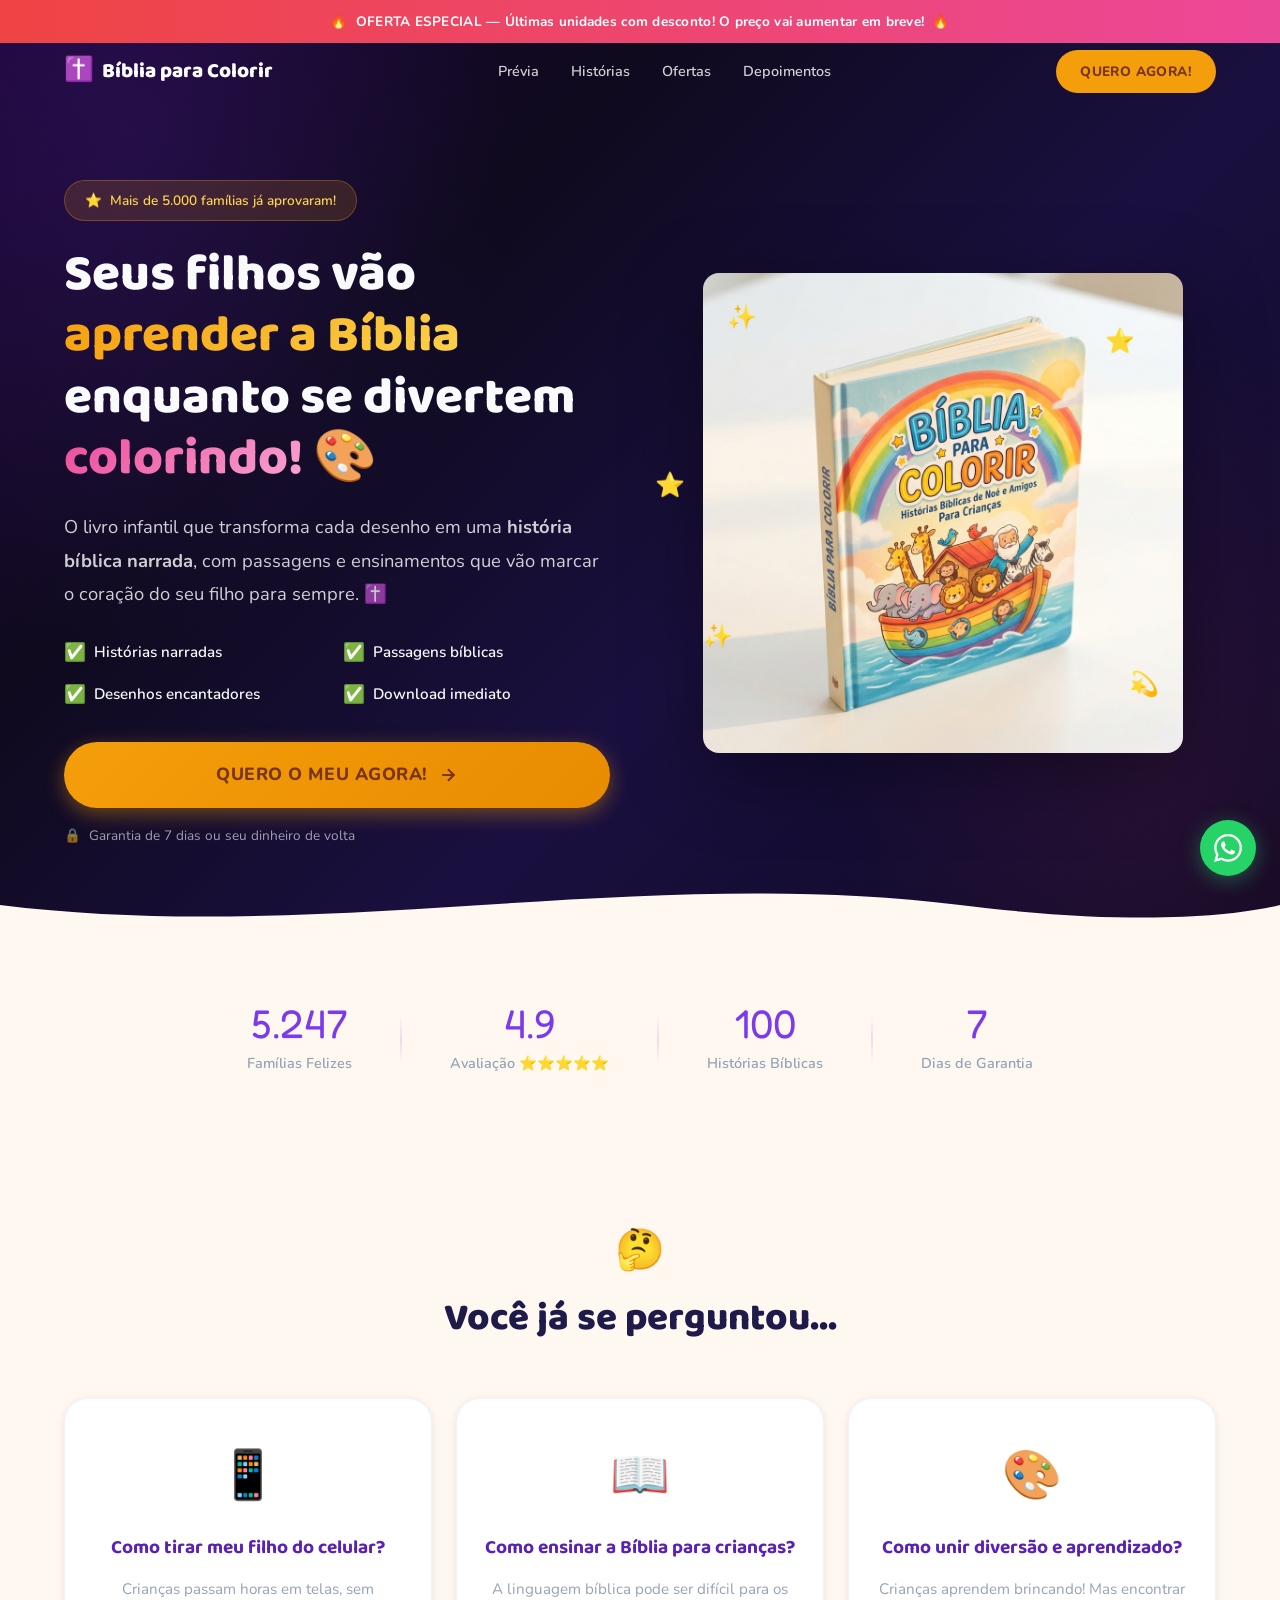
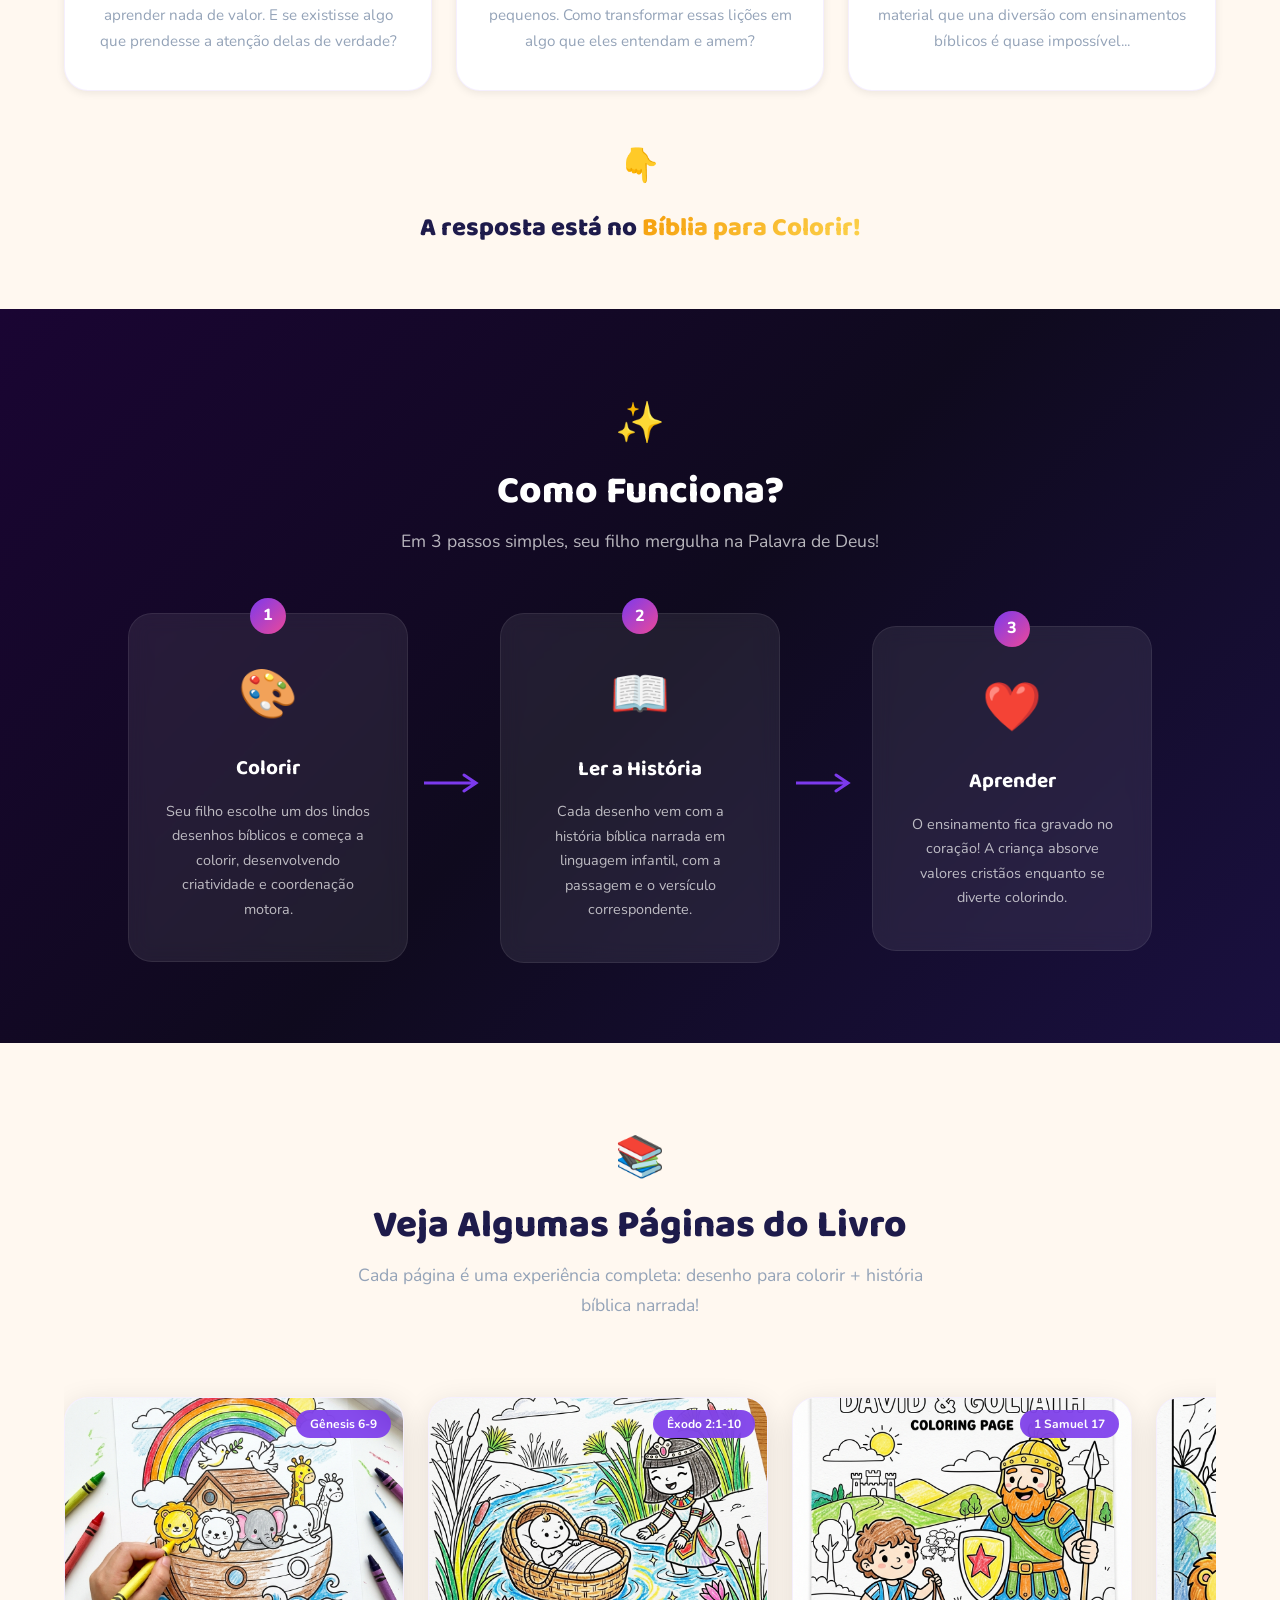
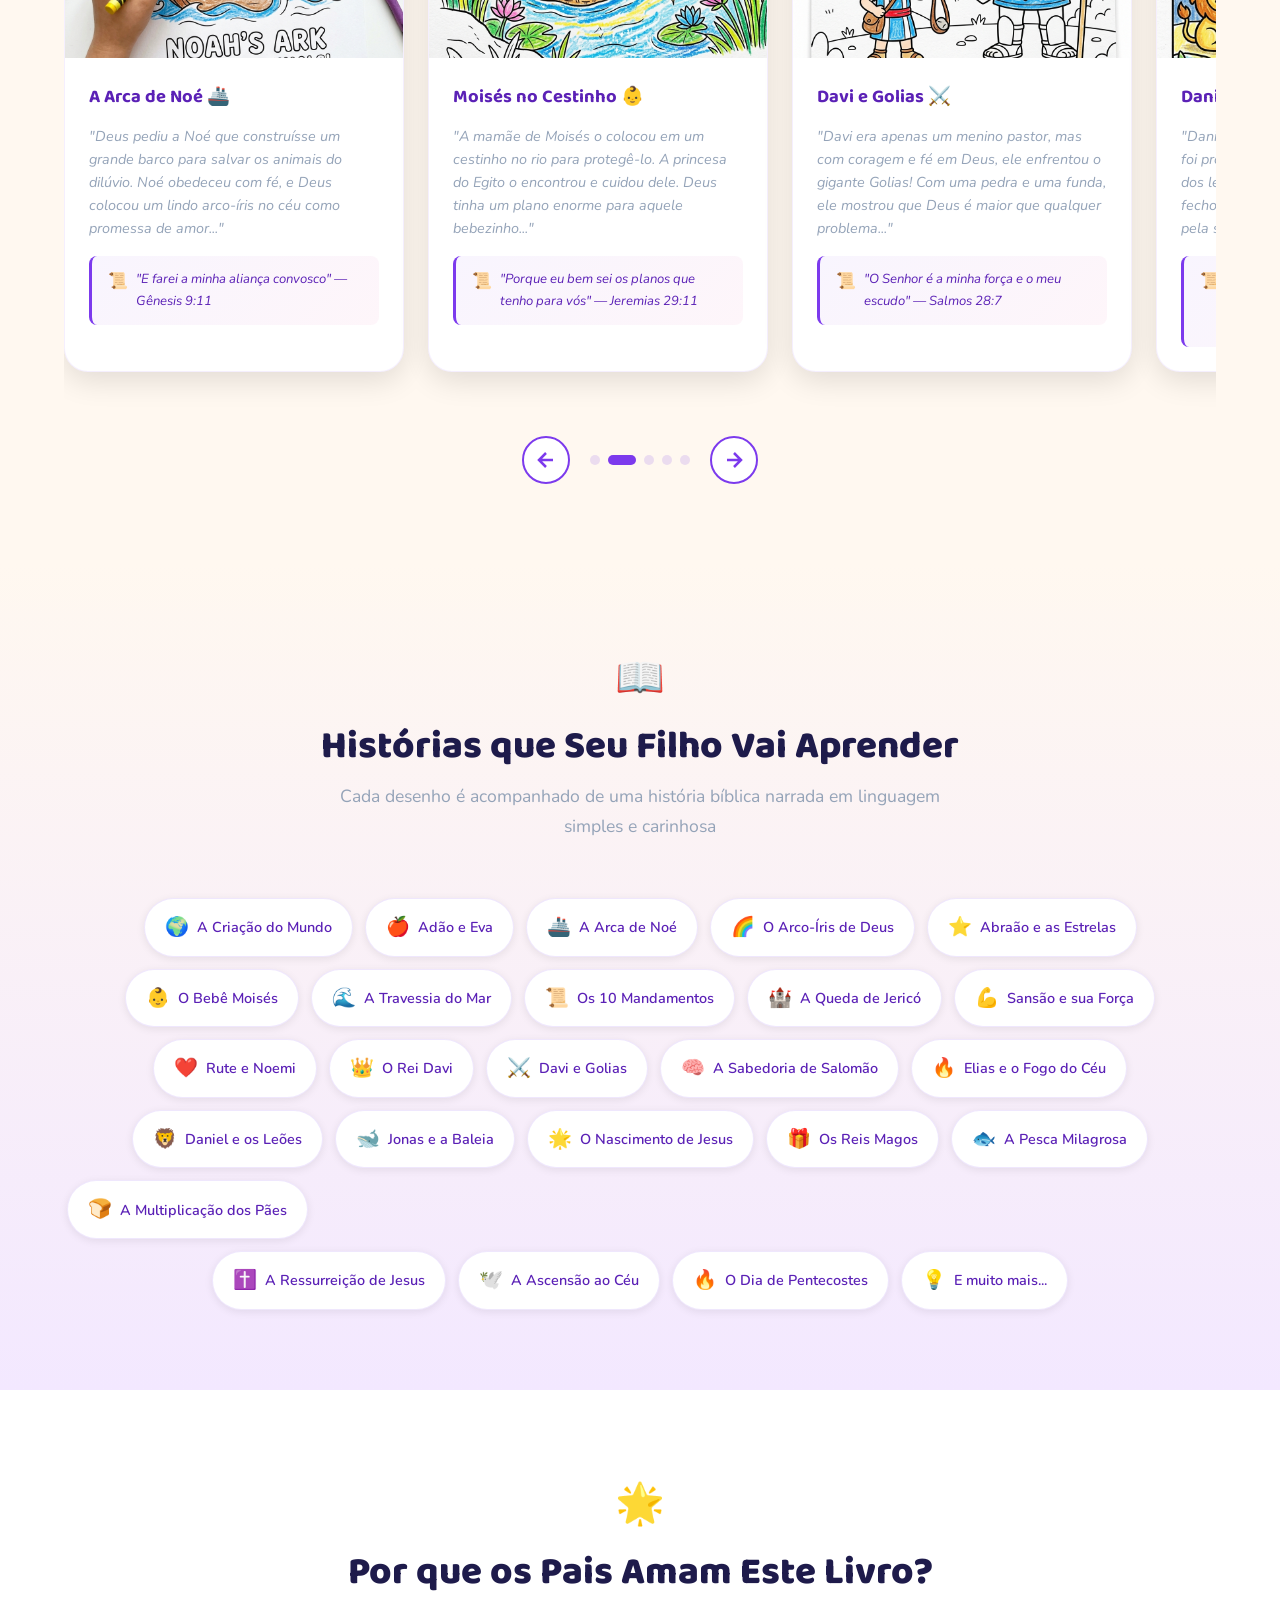
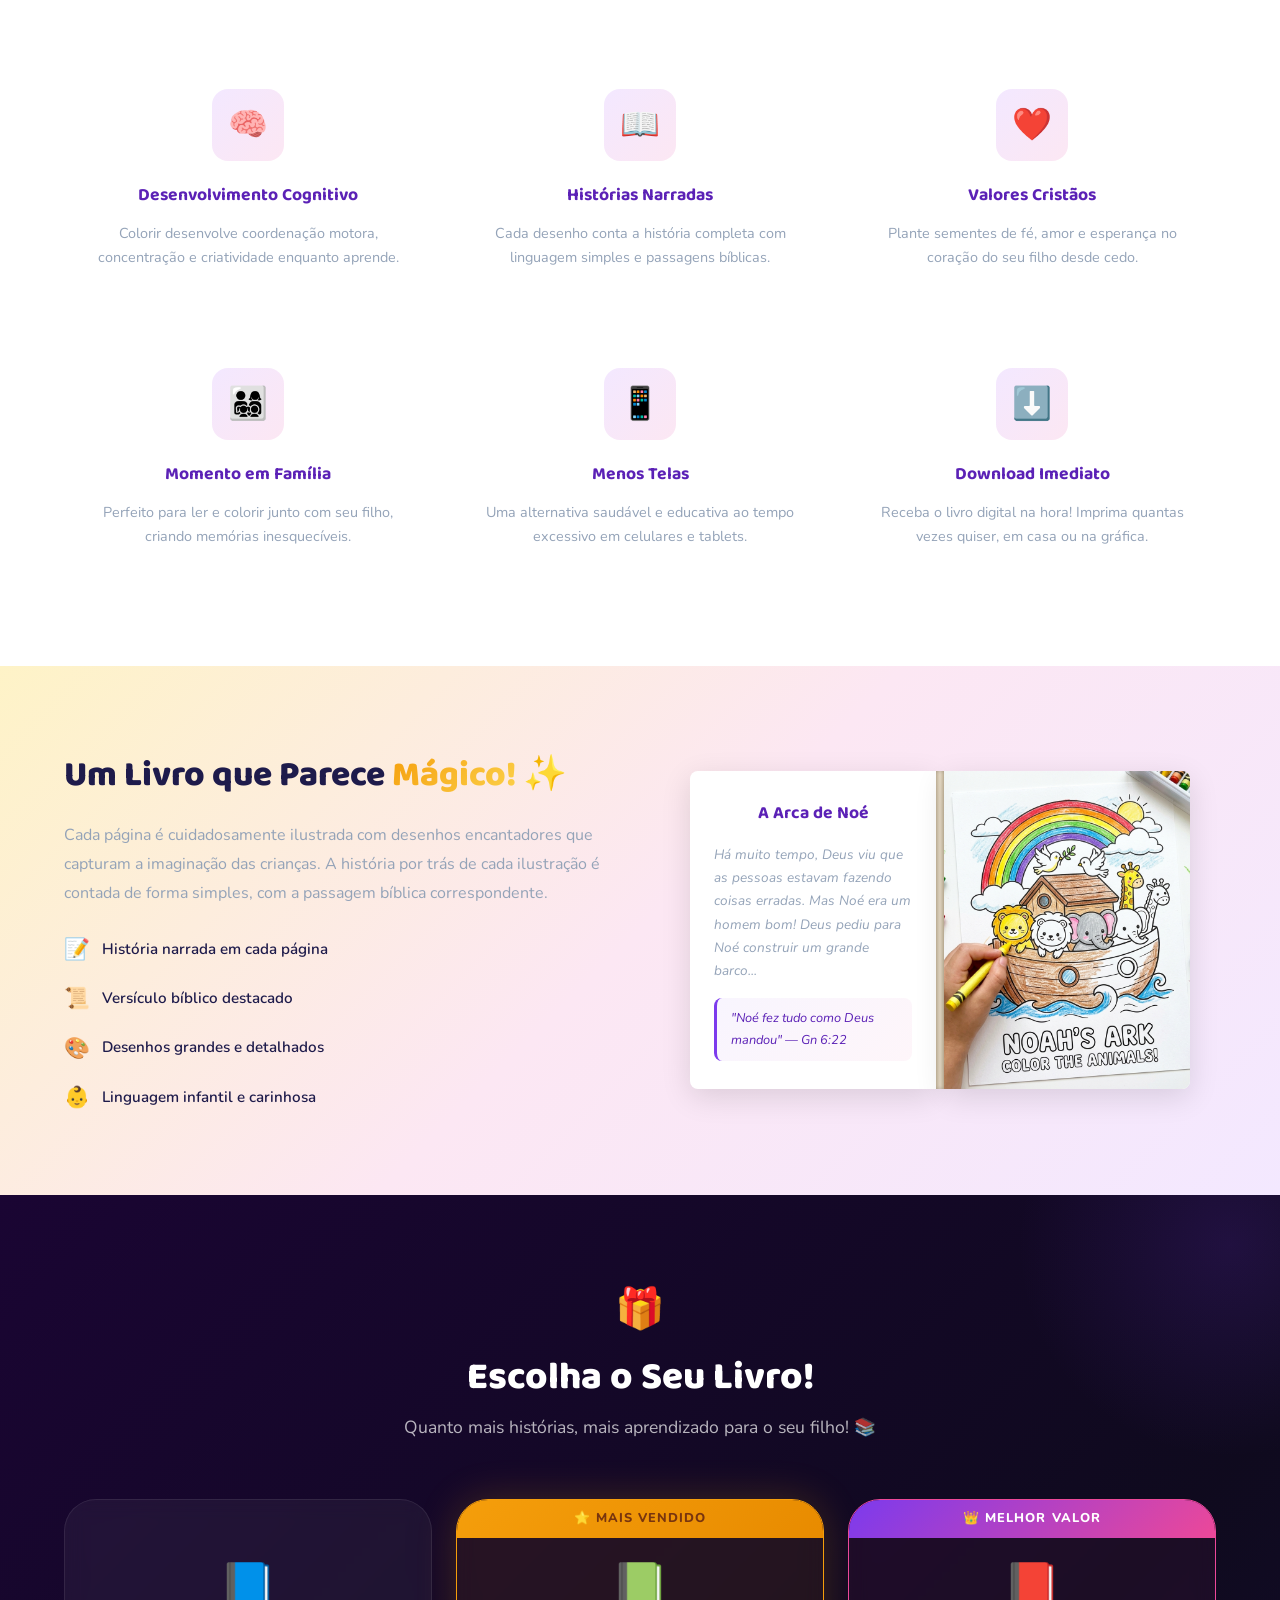
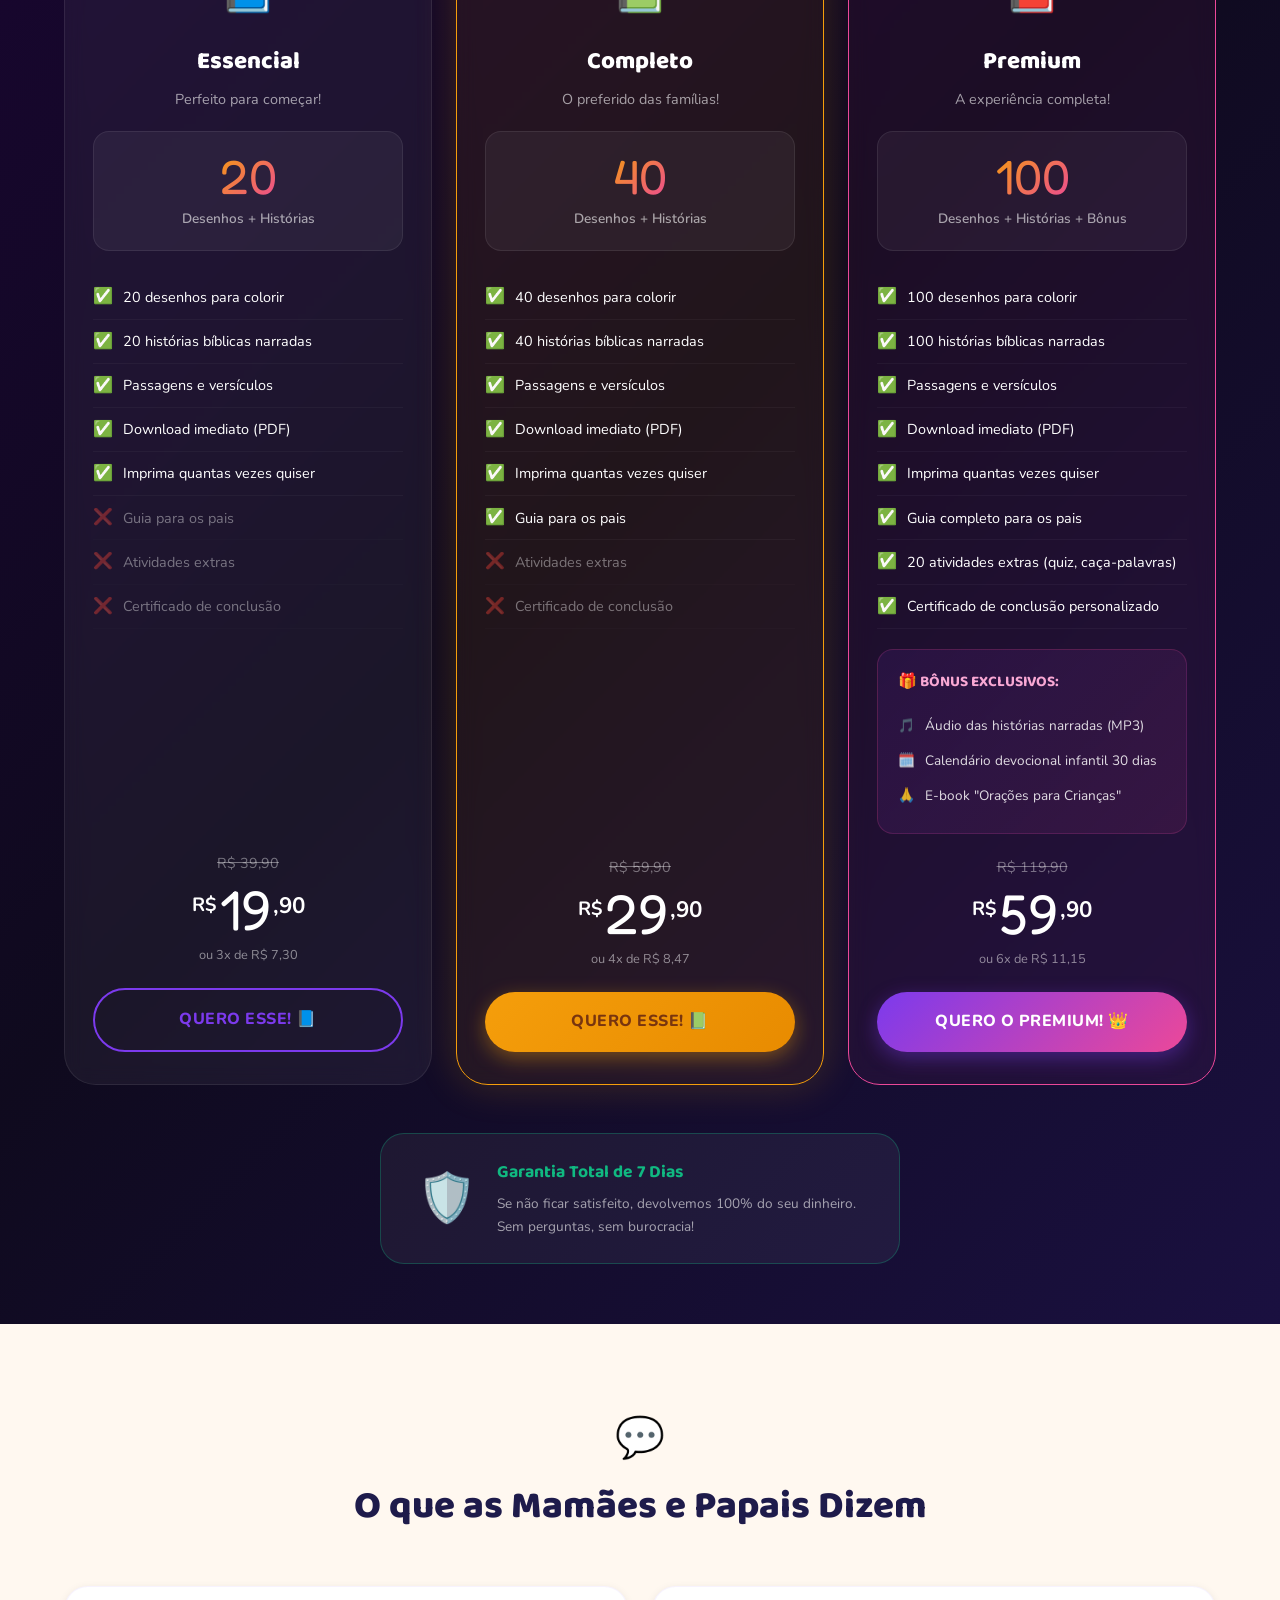
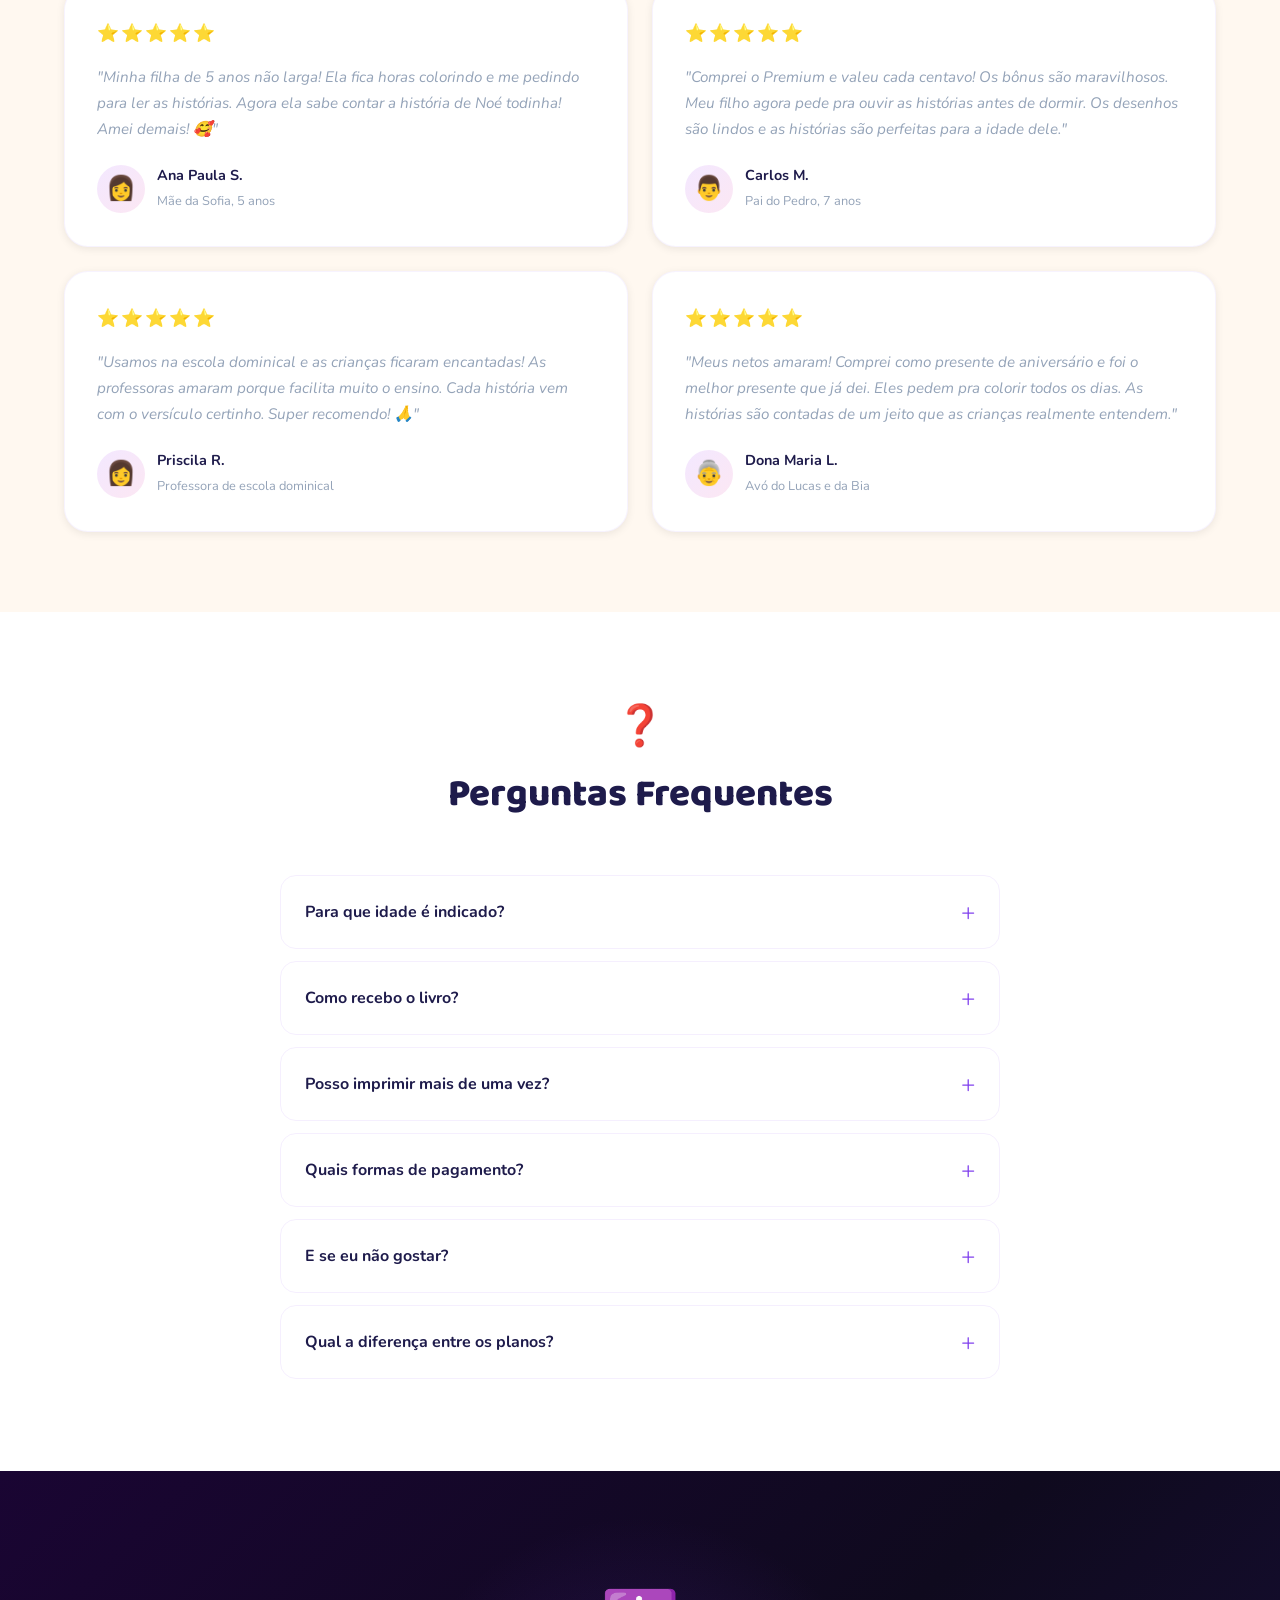
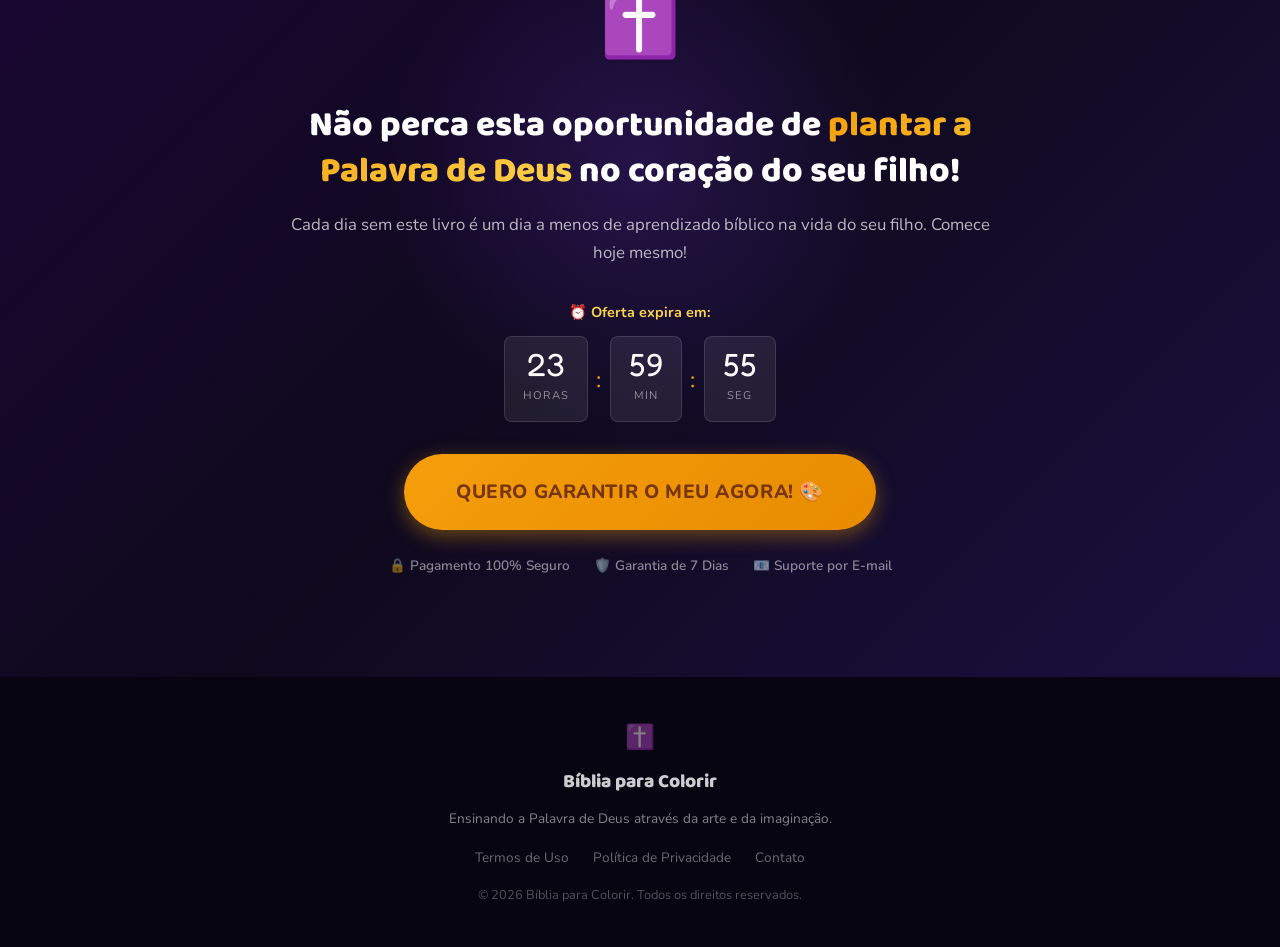
==== index.html @ c5ca2a38 "Pagina-de-vendas-Biblia-para-Colorir" ====
<!DOCTYPE html>
<html lang="pt-BR">
<head>
    <meta charset="UTF-8">
    <meta name="viewport" content="width=device-width, initial-scale=1.0">
    <meta name="description" content="Bíblia para Colorir - O livro infantil que ensina as histórias da Bíblia de forma divertida! Seus filhos vão colorir e aprender sobre as maiores histórias da Palavra de Deus.">
    <meta name="keywords" content="bíblia infantil, livro para colorir, histórias da bíblia, livro cristão infantil, colorir bíblia">
    <title>Bíblia para Colorir | Seus filhos vão aprender a Palavra de Deus brincando! 🎨✝️</title>
    <link rel="preconnect" href="https://fonts.googleapis.com">
    <link rel="preconnect" href="https://fonts.gstatic.com" crossorigin>
    <link href="https://fonts.googleapis.com/css2?family=Baloo+2:wght@400;500;600;700;800&family=Nunito:wght@300;400;500;600;700;800;900&family=Fredoka+One&display=swap" rel="stylesheet">
    <link rel="stylesheet" href="styles.css">
</head>
<body>
    <!-- Floating particles background -->
    <div class="particles" id="particles"></div>

    <!-- Top Banner -->
    <div class="top-banner">
        <div class="banner-content">
            <span class="banner-icon">🔥</span>
            <span>OFERTA ESPECIAL — <strong>Últimas unidades com desconto!</strong> O preço vai aumentar em breve!</span>
            <span class="banner-icon">🔥</span>
        </div>
    </div>

    <!-- Navigation -->
    <nav class="navbar" id="navbar">
        <div class="nav-container">
            <a href="#" class="nav-logo">
                <span class="logo-icon">✝️</span>
                <span class="logo-text">Bíblia para Colorir</span>
            </a>
            <div class="nav-links">
                <a href="#preview">Prévia</a>
                <a href="#historias">Histórias</a>
                <a href="#ofertas">Ofertas</a>
                <a href="#depoimentos">Depoimentos</a>
            </div>
            <a href="#ofertas" class="nav-cta">QUERO AGORA!</a>
            <button class="mobile-toggle" id="mobileToggle" aria-label="Menu">
                <span></span><span></span><span></span>
            </button>
        </div>
    </nav>

    <!-- Hero Section -->
    <section class="hero" id="hero">
        <div class="hero-container">
            <div class="hero-content">
                <div class="hero-badge animate-fade-up">
                    <span class="badge-star">⭐</span>
                    <span>Mais de 5.000 famílias já aprovaram!</span>
                </div>
                <h1 class="hero-title animate-fade-up delay-1">
                    Seus filhos vão <span class="highlight">aprender a Bíblia</span> 
                    enquanto se divertem <span class="highlight-2">colorindo!</span> 🎨
                </h1>
                <p class="hero-subtitle animate-fade-up delay-2">
                    O livro infantil que transforma cada desenho em uma <strong>história bíblica narrada</strong>, 
                    com passagens e ensinamentos que vão marcar o coração do seu filho para sempre. ✝️
                </p>
                <div class="hero-features animate-fade-up delay-3">
                    <div class="hero-feature">
                        <span class="feature-check">✅</span>
                        <span>Histórias narradas</span>
                    </div>
                    <div class="hero-feature">
                        <span class="feature-check">✅</span>
                        <span>Passagens bíblicas</span>
                    </div>
                    <div class="hero-feature">
                        <span class="feature-check">✅</span>
                        <span>Desenhos encantadores</span>
                    </div>
                    <div class="hero-feature">
                        <span class="feature-check">✅</span>
                        <span>Download imediato</span>
                    </div>
                </div>
                <div class="hero-cta animate-fade-up delay-4">
                    <a href="#ofertas" class="btn btn-primary btn-lg pulse-btn">
                        <span>QUERO O MEU AGORA!</span>
                        <svg class="btn-arrow" width="20" height="20" viewBox="0 0 24 24" fill="none" stroke="currentColor" stroke-width="2.5"><path d="M5 12h14M12 5l7 7-7 7"/></svg>
                    </a>
                    <div class="hero-guarantee">
                        <span>🔒</span>
                        <span>Garantia de 7 dias ou seu dinheiro de volta</span>
                    </div>
                </div>
            </div>
            <div class="hero-image animate-fade-left delay-2">
                <div class="book-showcase">
                    <div class="book-glow"></div>
                    <img src="images/book_mockup_hero.png" alt="Bíblia para Colorir - Livro infantil" class="book-img floating">
                    <div class="book-sparkles">
                        <span class="sparkle s1">✨</span>
                        <span class="sparkle s2">⭐</span>
                        <span class="sparkle s3">✨</span>
                        <span class="sparkle s4">💫</span>
                        <span class="sparkle s5">⭐</span>
                    </div>
                </div>
            </div>
        </div>
        <div class="hero-wave">
            <svg viewBox="0 0 1440 120" preserveAspectRatio="none">
                <path d="M0,60 C360,120 720,0 1080,60 C1260,90 1380,80 1440,60 L1440,120 L0,120 Z" fill="var(--bg-light)"/>
            </svg>
        </div>
    </section>

    <!-- Social Proof Bar -->
    <section class="social-proof">
        <div class="container">
            <div class="proof-items">
                <div class="proof-item animate-on-scroll">
                    <div class="proof-number" data-count="5247">0</div>
                    <div class="proof-label">Famílias Felizes</div>
                </div>
                <div class="proof-divider"></div>
                <div class="proof-item animate-on-scroll">
                    <div class="proof-number" data-count="4.9">0</div>
                    <div class="proof-label">Avaliação ⭐⭐⭐⭐⭐</div>
                </div>
                <div class="proof-divider"></div>
                <div class="proof-item animate-on-scroll">
                    <div class="proof-number" data-count="100">0</div>
                    <div class="proof-label">Histórias Bíblicas</div>
                </div>
                <div class="proof-divider"></div>
                <div class="proof-item animate-on-scroll">
                    <div class="proof-number" data-count="7">0</div>
                    <div class="proof-label">Dias de Garantia</div>
                </div>
            </div>
        </div>
    </section>

    <!-- Problem Section -->
    <section class="problem-section">
        <div class="container">
            <div class="section-header animate-on-scroll">
                <span class="section-emoji">🤔</span>
                <h2 class="section-title">Você já se perguntou...</h2>
            </div>
            <div class="problem-grid">
                <div class="problem-card animate-on-scroll">
                    <div class="problem-icon">📱</div>
                    <h3>Como tirar meu filho do celular?</h3>
                    <p>Crianças passam horas em telas, sem aprender nada de valor. E se existisse algo que prendesse a atenção delas de verdade?</p>
                </div>
                <div class="problem-card animate-on-scroll">
                    <div class="problem-icon">📖</div>
                    <h3>Como ensinar a Bíblia para crianças?</h3>
                    <p>A linguagem bíblica pode ser difícil para os pequenos. Como transformar essas lições em algo que eles entendam e amem?</p>
                </div>
                <div class="problem-card animate-on-scroll">
                    <div class="problem-icon">🎨</div>
                    <h3>Como unir diversão e aprendizado?</h3>
                    <p>Crianças aprendem brincando! Mas encontrar material que una diversão com ensinamentos bíblicos é quase impossível...</p>
                </div>
            </div>
            <div class="solution-reveal animate-on-scroll">
                <div class="solution-arrow">👇</div>
                <h3 class="solution-text">A resposta está no <span class="highlight">Bíblia para Colorir!</span></h3>
            </div>
        </div>
    </section>

    <!-- How It Works -->
    <section class="how-it-works" id="como-funciona">
        <div class="container">
            <div class="section-header animate-on-scroll">
                <span class="section-emoji">✨</span>
                <h2 class="section-title">Como Funciona?</h2>
                <p class="section-subtitle">Em 3 passos simples, seu filho mergulha na Palavra de Deus!</p>
            </div>
            <div class="steps-container">
                <div class="step-card animate-on-scroll">
                    <div class="step-number">1</div>
                    <div class="step-icon">🎨</div>
                    <h3>Colorir</h3>
                    <p>Seu filho escolhe um dos lindos desenhos bíblicos e começa a colorir, desenvolvendo criatividade e coordenação motora.</p>
                </div>
                <div class="step-connector animate-on-scroll">
                    <svg width="60" height="24" viewBox="0 0 60 24"><path d="M0,12 L50,12 M40,4 L52,12 L40,20" fill="none" stroke="var(--primary)" stroke-width="3" stroke-linecap="round"/></svg>
                </div>
                <div class="step-card animate-on-scroll">
                    <div class="step-number">2</div>
                    <div class="step-icon">📖</div>
                    <h3>Ler a História</h3>
                    <p>Cada desenho vem com a história bíblica narrada em linguagem infantil, com a passagem e o versículo correspondente.</p>
                </div>
                <div class="step-connector animate-on-scroll">
                    <svg width="60" height="24" viewBox="0 0 60 24"><path d="M0,12 L50,12 M40,4 L52,12 L40,20" fill="none" stroke="var(--primary)" stroke-width="3" stroke-linecap="round"/></svg>
                </div>
                <div class="step-card animate-on-scroll">
                    <div class="step-number">3</div>
                    <div class="step-icon">❤️</div>
                    <h3>Aprender</h3>
                    <p>O ensinamento fica gravado no coração! A criança absorve valores cristãos enquanto se diverte colorindo.</p>
                </div>
            </div>
        </div>
    </section>

    <!-- Preview Section -->
    <section class="preview-section" id="preview">
        <div class="container">
            <div class="section-header animate-on-scroll">
                <span class="section-emoji">📚</span>
                <h2 class="section-title">Veja Algumas Páginas do Livro</h2>
                <p class="section-subtitle">Cada página é uma experiência completa: desenho para colorir + história bíblica narrada!</p>
            </div>
            <div class="preview-carousel">
                <div class="carousel-track" id="carouselTrack">
                    <!-- Card 1 - Noah -->
                    <div class="preview-card">
                        <div class="card-image-wrapper">
                            <img src="images/sample_noah_ark.png" alt="Arca de Noé para colorir" loading="lazy">
                            <div class="card-badge">Gênesis 6-9</div>
                        </div>
                        <div class="card-content">
                            <h3>A Arca de Noé 🚢</h3>
                            <p class="card-story">"Deus pediu a Noé que construísse um grande barco para salvar os animais do dilúvio. Noé obedeceu com fé, e Deus colocou um lindo arco-íris no céu como promessa de amor..."</p>
                            <div class="card-verse">
                                <span class="verse-icon">📜</span>
                                <em>"E farei a minha aliança convosco" — Gênesis 9:11</em>
                            </div>
                        </div>
                    </div>
                    <!-- Card 2 - Moses -->
                    <div class="preview-card">
                        <div class="card-image-wrapper">
                            <img src="images/sample_moses.png" alt="Moisés no cestinho para colorir" loading="lazy">
                            <div class="card-badge">Êxodo 2:1-10</div>
                        </div>
                        <div class="card-content">
                            <h3>Moisés no Cestinho 👶</h3>
                            <p class="card-story">"A mamãe de Moisés o colocou em um cestinho no rio para protegê-lo. A princesa do Egito o encontrou e cuidou dele. Deus tinha um plano enorme para aquele bebezinho..."</p>
                            <div class="card-verse">
                                <span class="verse-icon">📜</span>
                                <em>"Porque eu bem sei os planos que tenho para vós" — Jeremias 29:11</em>
                            </div>
                        </div>
                    </div>
                    <!-- Card 3 - David -->
                    <div class="preview-card">
                        <div class="card-image-wrapper">
                            <img src="images/sample_david_goliath.png" alt="Davi e Golias para colorir" loading="lazy">
                            <div class="card-badge">1 Samuel 17</div>
                        </div>
                        <div class="card-content">
                            <h3>Davi e Golias ⚔️</h3>
                            <p class="card-story">"Davi era apenas um menino pastor, mas com coragem e fé em Deus, ele enfrentou o gigante Golias! Com uma pedra e uma funda, ele mostrou que Deus é maior que qualquer problema..."</p>
                            <div class="card-verse">
                                <span class="verse-icon">📜</span>
                                <em>"O Senhor é a minha força e o meu escudo" — Salmos 28:7</em>
                            </div>
                        </div>
                    </div>
                    <!-- Card 4 - Daniel -->
                    <div class="preview-card">
                        <div class="card-image-wrapper">
                            <img src="images/sample_daniel_lions.png" alt="Daniel na cova dos leões para colorir" loading="lazy">
                            <div class="card-badge">Daniel 6</div>
                        </div>
                        <div class="card-content">
                            <h3>Daniel e os Leões 🦁</h3>
                            <p class="card-story">"Daniel orava todos os dias, mesmo quando foi proibido. Por isso, jogaram ele na cova dos leões! Mas Deus enviou um anjo que fechou a boca dos leões. Daniel foi salvo pela sua fé!"</p>
                            <div class="card-verse">
                                <span class="verse-icon">📜</span>
                                <em>"O meu Deus enviou o seu anjo e fechou a boca dos leões" — Daniel 6:22</em>
                            </div>
                        </div>
                    </div>
                    <!-- Card 5 - Nativity -->
                    <div class="preview-card">
                        <div class="card-image-wrapper">
                            <img src="images/sample_nativity.png" alt="Nascimento de Jesus para colorir" loading="lazy">
                            <div class="card-badge">Lucas 2:1-20</div>
                        </div>
                        <div class="card-content">
                            <h3>O Nascimento de Jesus 🌟</h3>
                            <p class="card-story">"Em uma noite especial, em Belém, nasceu o menino Jesus! Maria e José cuidaram dele em uma manjedoura. Uma estrela brilhante guiou os pastores até o Rei dos Reis..."</p>
                            <div class="card-verse">
                                <span class="verse-icon">📜</span>
                                <em>"Porque hoje vos nasceu o Salvador, que é Cristo, o Senhor" — Lucas 2:11</em>
                            </div>
                        </div>
                    </div>
                </div>
                <div class="carousel-controls">
                    <button class="carousel-btn carousel-prev" id="carouselPrev" aria-label="Anterior">
                        <svg width="24" height="24" viewBox="0 0 24 24" fill="none" stroke="currentColor" stroke-width="2.5"><path d="M19 12H5M12 5l-7 7 7 7"/></svg>
                    </button>
                    <div class="carousel-dots" id="carouselDots"></div>
                    <button class="carousel-btn carousel-next" id="carouselNext" aria-label="Próximo">
                        <svg width="24" height="24" viewBox="0 0 24 24" fill="none" stroke="currentColor" stroke-width="2.5"><path d="M5 12h14M12 5l7 7-7 7"/></svg>
                    </button>
                </div>
            </div>
        </div>
    </section>

    <!-- Bible Stories Section -->
    <section class="stories-section" id="historias">
        <div class="container">
            <div class="section-header animate-on-scroll">
                <span class="section-emoji">📖</span>
                <h2 class="section-title">Histórias que Seu Filho Vai Aprender</h2>
                <p class="section-subtitle">Cada desenho é acompanhado de uma história bíblica narrada em linguagem simples e carinhosa</p>
            </div>
            <div class="stories-grid">
                <div class="story-chip animate-on-scroll"><span>🌍</span> A Criação do Mundo</div>
                <div class="story-chip animate-on-scroll"><span>🍎</span> Adão e Eva</div>
                <div class="story-chip animate-on-scroll"><span>🚢</span> A Arca de Noé</div>
                <div class="story-chip animate-on-scroll"><span>🌈</span> O Arco-Íris de Deus</div>
                <div class="story-chip animate-on-scroll"><span>⭐</span> Abraão e as Estrelas</div>
                <div class="story-chip animate-on-scroll"><span>👶</span> O Bebê Moisés</div>
                <div class="story-chip animate-on-scroll"><span>🌊</span> A Travessia do Mar</div>
                <div class="story-chip animate-on-scroll"><span>📜</span> Os 10 Mandamentos</div>
                <div class="story-chip animate-on-scroll"><span>🏰</span> A Queda de Jericó</div>
                <div class="story-chip animate-on-scroll"><span>💪</span> Sansão e sua Força</div>
                <div class="story-chip animate-on-scroll"><span>❤️</span> Rute e Noemi</div>
                <div class="story-chip animate-on-scroll"><span>👑</span> O Rei Davi</div>
                <div class="story-chip animate-on-scroll"><span>⚔️</span> Davi e Golias</div>
                <div class="story-chip animate-on-scroll"><span>🧠</span> A Sabedoria de Salomão</div>
                <div class="story-chip animate-on-scroll"><span>🔥</span> Elias e o Fogo do Céu</div>
                <div class="story-chip animate-on-scroll"><span>🦁</span> Daniel e os Leões</div>
                <div class="story-chip animate-on-scroll"><span>🐋</span> Jonas e a Baleia</div>
                <div class="story-chip animate-on-scroll"><span>🌟</span> O Nascimento de Jesus</div>
                <div class="story-chip animate-on-scroll"><span>🎁</span> Os Reis Magos</div>
                <div class="story-chip animate-on-scroll"><span>🐟</span> A Pesca Milagrosa</div>
                <div class="story-chip animate-on-scroll"><span>🍞</span> A Multiplicação dos Pães</div>
                <div class="story-chip animate-on-scroll"><span>🚶</span> Jesus Anda sobre as Águas</div>
                <div class="story-chip animate-on-scroll"><span>🐑</span> A Ovelha Perdida</div>
                <div class="story-chip animate-on-scroll"><span>🏠</span> O Filho Pródigo</div>
                <div class="story-chip animate-on-scroll"><span>🌿</span> A Entrada em Jerusalém</div>
                <div class="story-chip animate-on-scroll"><span>✝️</span> A Ressurreição de Jesus</div>
                <div class="story-chip animate-on-scroll"><span>🕊️</span> A Ascensão ao Céu</div>
                <div class="story-chip animate-on-scroll"><span>🔥</span> O Dia de Pentecostes</div>
                <div class="story-chip animate-on-scroll"><span>💡</span> E muito mais...</div>
            </div>
        </div>
    </section>

    <!-- Benefits Section -->
    <section class="benefits-section">
        <div class="container">
            <div class="section-header animate-on-scroll">
                <span class="section-emoji">🌟</span>
                <h2 class="section-title">Por que os Pais Amam Este Livro?</h2>
            </div>
            <div class="benefits-grid">
                <div class="benefit-card animate-on-scroll">
                    <div class="benefit-icon-wrap">
                        <span class="benefit-icon">🧠</span>
                    </div>
                    <h3>Desenvolvimento Cognitivo</h3>
                    <p>Colorir desenvolve coordenação motora, concentração e criatividade enquanto aprende.</p>
                </div>
                <div class="benefit-card animate-on-scroll">
                    <div class="benefit-icon-wrap">
                        <span class="benefit-icon">📖</span>
                    </div>
                    <h3>Histórias Narradas</h3>
                    <p>Cada desenho conta a história completa com linguagem simples e passagens bíblicas.</p>
                </div>
                <div class="benefit-card animate-on-scroll">
                    <div class="benefit-icon-wrap">
                        <span class="benefit-icon">❤️</span>
                    </div>
                    <h3>Valores Cristãos</h3>
                    <p>Plante sementes de fé, amor e esperança no coração do seu filho desde cedo.</p>
                </div>
                <div class="benefit-card animate-on-scroll">
                    <div class="benefit-icon-wrap">
                        <span class="benefit-icon">👨‍👩‍👧‍👦</span>
                    </div>
                    <h3>Momento em Família</h3>
                    <p>Perfeito para ler e colorir junto com seu filho, criando memórias inesquecíveis.</p>
                </div>
                <div class="benefit-card animate-on-scroll">
                    <div class="benefit-icon-wrap">
                        <span class="benefit-icon">📱</span>
                    </div>
                    <h3>Menos Telas</h3>
                    <p>Uma alternativa saudável e educativa ao tempo excessivo em celulares e tablets.</p>
                </div>
                <div class="benefit-card animate-on-scroll">
                    <div class="benefit-icon-wrap">
                        <span class="benefit-icon">⬇️</span>
                    </div>
                    <h3>Download Imediato</h3>
                    <p>Receba o livro digital na hora! Imprima quantas vezes quiser, em casa ou na gráfica.</p>
                </div>
            </div>
        </div>
    </section>

    <!-- Book Flip Animation Section -->
    <section class="book-flip-section">
        <div class="container">
            <div class="flip-content animate-on-scroll">
                <div class="flip-text">
                    <h2>Um Livro que Parece <span class="highlight">Mágico!</span> ✨</h2>
                    <p>Cada página é cuidadosamente ilustrada com desenhos encantadores que capturam a imaginação das crianças. 
                    A história por trás de cada ilustração é contada de forma simples, com a passagem bíblica correspondente.</p>
                    <div class="flip-features">
                        <div class="flip-feature">
                            <span>📝</span>
                            <span>História narrada em cada página</span>
                        </div>
                        <div class="flip-feature">
                            <span>📜</span>
                            <span>Versículo bíblico destacado</span>
                        </div>
                        <div class="flip-feature">
                            <span>🎨</span>
                            <span>Desenhos grandes e detalhados</span>
                        </div>
                        <div class="flip-feature">
                            <span>👶</span>
                            <span>Linguagem infantil e carinhosa</span>
                        </div>
                    </div>
                </div>
                <div class="flip-book-container">
                    <div class="open-book">
                        <div class="book-page left-page">
                            <div class="page-content">
                                <h4>A Arca de Noé</h4>
                                <p class="page-story">Há muito tempo, Deus viu que as pessoas estavam fazendo coisas erradas. Mas Noé era um homem bom! Deus pediu para Noé construir um grande barco...</p>
                                <div class="page-verse">"Noé fez tudo como Deus mandou" — Gn 6:22</div>
                            </div>
                        </div>
                        <div class="book-spine"></div>
                        <div class="book-page right-page">
                            <img src="images/sample_noah_ark.png" alt="Desenho da Arca de Noé">
                        </div>
                    </div>
                </div>
            </div>
        </div>
    </section>

    <!-- Pricing Section -->
    <section class="pricing-section" id="ofertas">
        <div class="container">
            <div class="section-header animate-on-scroll">
                <span class="section-emoji">🎁</span>
                <h2 class="section-title">Escolha o Seu Livro!</h2>
                <p class="section-subtitle">Quanto mais histórias, mais aprendizado para o seu filho! 📚</p>
            </div>
            <div class="pricing-grid">
                <!-- Plan 1 -->
                <div class="pricing-card animate-on-scroll">
                    <div class="pricing-header">
                        <div class="plan-emoji">📘</div>
                        <h3 class="plan-name">Essencial</h3>
                        <p class="plan-desc">Perfeito para começar!</p>
                    </div>
                    <div class="pricing-body">
                        <div class="plan-feature-highlight">
                            <span class="feature-number">20</span>
                            <span class="feature-label">Desenhos + Histórias</span>
                        </div>
                        <ul class="plan-features">
                            <li><span class="check">✅</span> 20 desenhos para colorir</li>
                            <li><span class="check">✅</span> 20 histórias bíblicas narradas</li>
                            <li><span class="check">✅</span> Passagens e versículos</li>
                            <li><span class="check">✅</span> Download imediato (PDF)</li>
                            <li><span class="check">✅</span> Imprima quantas vezes quiser</li>
                            <li class="disabled"><span class="x-mark">❌</span> Guia para os pais</li>
                            <li class="disabled"><span class="x-mark">❌</span> Atividades extras</li>
                            <li class="disabled"><span class="x-mark">❌</span> Certificado de conclusão</li>
                        </ul>
                        <div class="plan-price">
                            <span class="price-old">R$ 39,90</span>
                            <div class="price-current">
                                <span class="currency">R$</span>
                                <span class="amount">19</span>
                                <span class="cents">,90</span>
                            </div>
                            <span class="price-installment">ou 3x de R$ 7,30</span>
                        </div>
                        <a href="#" class="btn btn-outline btn-block">
                            QUERO ESSE! 📘
                        </a>
                    </div>
                </div>

                <!-- Plan 2 - Popular -->
                <div class="pricing-card popular animate-on-scroll">
                    <div class="popular-badge">⭐ MAIS VENDIDO</div>
                    <div class="pricing-header">
                        <div class="plan-emoji">📗</div>
                        <h3 class="plan-name">Completo</h3>
                        <p class="plan-desc">O preferido das famílias!</p>
                    </div>
                    <div class="pricing-body">
                        <div class="plan-feature-highlight">
                            <span class="feature-number">40</span>
                            <span class="feature-label">Desenhos + Histórias</span>
                        </div>
                        <ul class="plan-features">
                            <li><span class="check">✅</span> 40 desenhos para colorir</li>
                            <li><span class="check">✅</span> 40 histórias bíblicas narradas</li>
                            <li><span class="check">✅</span> Passagens e versículos</li>
                            <li><span class="check">✅</span> Download imediato (PDF)</li>
                            <li><span class="check">✅</span> Imprima quantas vezes quiser</li>
                            <li><span class="check">✅</span> Guia para os pais</li>
                            <li class="disabled"><span class="x-mark">❌</span> Atividades extras</li>
                            <li class="disabled"><span class="x-mark">❌</span> Certificado de conclusão</li>
                        </ul>
                        <div class="plan-price">
                            <span class="price-old">R$ 59,90</span>
                            <div class="price-current">
                                <span class="currency">R$</span>
                                <span class="amount">29</span>
                                <span class="cents">,90</span>
                            </div>
                            <span class="price-installment">ou 4x de R$ 8,47</span>
                        </div>
                        <a href="#" class="btn btn-primary btn-block pulse-btn">
                            QUERO ESSE! 📗
                        </a>
                    </div>
                </div>

                <!-- Plan 3 - Premium -->
                <div class="pricing-card premium animate-on-scroll">
                    <div class="premium-badge">👑 MELHOR VALOR</div>
                    <div class="pricing-header">
                        <div class="plan-emoji">📕</div>
                        <h3 class="plan-name">Premium</h3>
                        <p class="plan-desc">A experiência completa!</p>
                    </div>
                    <div class="pricing-body">
                        <div class="plan-feature-highlight">
                            <span class="feature-number">100</span>
                            <span class="feature-label">Desenhos + Histórias + Bônus</span>
                        </div>
                        <ul class="plan-features">
                            <li><span class="check">✅</span> 100 desenhos para colorir</li>
                            <li><span class="check">✅</span> 100 histórias bíblicas narradas</li>
                            <li><span class="check">✅</span> Passagens e versículos</li>
                            <li><span class="check">✅</span> Download imediato (PDF)</li>
                            <li><span class="check">✅</span> Imprima quantas vezes quiser</li>
                            <li><span class="check">✅</span> Guia completo para os pais</li>
                            <li><span class="check">✅</span> 20 atividades extras (quiz, caça-palavras)</li>
                            <li><span class="check">✅</span> Certificado de conclusão personalizado</li>
                        </ul>
                        <div class="bonus-list">
                            <h4>🎁 BÔNUS EXCLUSIVOS:</h4>
                            <div class="bonus-item">
                                <span>🎵</span> Áudio das histórias narradas (MP3)
                            </div>
                            <div class="bonus-item">
                                <span>🗓️</span> Calendário devocional infantil 30 dias
                            </div>
                            <div class="bonus-item">
                                <span>🙏</span> E-book "Orações para Crianças"
                            </div>
                        </div>
                        <div class="plan-price">
                            <span class="price-old">R$ 119,90</span>
                            <div class="price-current">
                                <span class="currency">R$</span>
                                <span class="amount">59</span>
                                <span class="cents">,90</span>
                            </div>
                            <span class="price-installment">ou 6x de R$ 11,15</span>
                        </div>
                        <a href="#" class="btn btn-premium btn-block pulse-btn">
                            QUERO O PREMIUM! 👑
                        </a>
                    </div>
                </div>
            </div>
            <div class="pricing-guarantee animate-on-scroll">
                <div class="guarantee-badge">
                    <div class="guarantee-icon">🛡️</div>
                    <div class="guarantee-text">
                        <h4>Garantia Total de 7 Dias</h4>
                        <p>Se não ficar satisfeito, devolvemos 100% do seu dinheiro. Sem perguntas, sem burocracia!</p>
                    </div>
                </div>
            </div>
        </div>
    </section>

    <!-- Testimonials -->
    <section class="testimonials-section" id="depoimentos">
        <div class="container">
            <div class="section-header animate-on-scroll">
                <span class="section-emoji">💬</span>
                <h2 class="section-title">O que as Mamães e Papais Dizem</h2>
            </div>
            <div class="testimonials-grid">
                <div class="testimonial-card animate-on-scroll">
                    <div class="testimonial-stars">⭐⭐⭐⭐⭐</div>
                    <p class="testimonial-text">"Minha filha de 5 anos não larga! Ela fica horas colorindo e me pedindo para ler as histórias. Agora ela sabe contar a história de Noé todinha! Amei demais! 🥰"</p>
                    <div class="testimonial-author">
                        <div class="author-avatar">👩</div>
                        <div>
                            <strong>Ana Paula S.</strong>
                            <span>Mãe da Sofia, 5 anos</span>
                        </div>
                    </div>
                </div>
                <div class="testimonial-card animate-on-scroll">
                    <div class="testimonial-stars">⭐⭐⭐⭐⭐</div>
                    <p class="testimonial-text">"Comprei o Premium e valeu cada centavo! Os bônus são maravilhosos. Meu filho agora pede pra ouvir as histórias antes de dormir. Os desenhos são lindos e as histórias são perfeitas para a idade dele."</p>
                    <div class="testimonial-author">
                        <div class="author-avatar">👨</div>
                        <div>
                            <strong>Carlos M.</strong>
                            <span>Pai do Pedro, 7 anos</span>
                        </div>
                    </div>
                </div>
                <div class="testimonial-card animate-on-scroll">
                    <div class="testimonial-stars">⭐⭐⭐⭐⭐</div>
                    <p class="testimonial-text">"Usamos na escola dominical e as crianças ficaram encantadas! As professoras amaram porque facilita muito o ensino. Cada história vem com o versículo certinho. Super recomendo! 🙏"</p>
                    <div class="testimonial-author">
                        <div class="author-avatar">👩</div>
                        <div>
                            <strong>Priscila R.</strong>
                            <span>Professora de escola dominical</span>
                        </div>
                    </div>
                </div>
                <div class="testimonial-card animate-on-scroll">
                    <div class="testimonial-stars">⭐⭐⭐⭐⭐</div>
                    <p class="testimonial-text">"Meus netos amaram! Comprei como presente de aniversário e foi o melhor presente que já dei. Eles pedem pra colorir todos os dias. As histórias são contadas de um jeito que as crianças realmente entendem."</p>
                    <div class="testimonial-author">
                        <div class="author-avatar">👵</div>
                        <div>
                            <strong>Dona Maria L.</strong>
                            <span>Avó do Lucas e da Bia</span>
                        </div>
                    </div>
                </div>
            </div>
        </div>
    </section>

    <!-- FAQ Section -->
    <section class="faq-section" id="faq">
        <div class="container">
            <div class="section-header animate-on-scroll">
                <span class="section-emoji">❓</span>
                <h2 class="section-title">Perguntas Frequentes</h2>
            </div>
            <div class="faq-list">
                <div class="faq-item animate-on-scroll">
                    <button class="faq-question" aria-expanded="false">
                        <span>Para que idade é indicado?</span>
                        <span class="faq-icon">+</span>
                    </button>
                    <div class="faq-answer">
                        <p>O livro é indicado para crianças de 3 a 10 anos. Os desenhos são pensados para diferentes níveis de habilidade, e as histórias são narradas em linguagem simples que crianças de todas as idades conseguem entender.</p>
                    </div>
                </div>
                <div class="faq-item animate-on-scroll">
                    <button class="faq-question" aria-expanded="false">
                        <span>Como recebo o livro?</span>
                        <span class="faq-icon">+</span>
                    </button>
                    <div class="faq-answer">
                        <p>Após a confirmação do pagamento, você recebe imediatamente o link para download do livro em formato PDF de alta qualidade. Você pode imprimir em casa ou em uma gráfica quantas vezes quiser!</p>
                    </div>
                </div>
                <div class="faq-item animate-on-scroll">
                    <button class="faq-question" aria-expanded="false">
                        <span>Posso imprimir mais de uma vez?</span>
                        <span class="faq-icon">+</span>
                    </button>
                    <div class="faq-answer">
                        <p>Sim! O PDF é seu para sempre. Você pode imprimir quantas cópias quiser, quando quiser. Perfeito se a criança quiser colorir o mesmo desenho de novo ou se você tiver mais de um filho!</p>
                    </div>
                </div>
                <div class="faq-item animate-on-scroll">
                    <button class="faq-question" aria-expanded="false">
                        <span>Quais formas de pagamento?</span>
                        <span class="faq-icon">+</span>
                    </button>
                    <div class="faq-answer">
                        <p>Aceitamos cartão de crédito (parcelado), PIX, boleto bancário e débito. O pagamento é 100% seguro e processado pela plataforma Hotmart/Kiwify.</p>
                    </div>
                </div>
                <div class="faq-item animate-on-scroll">
                    <button class="faq-question" aria-expanded="false">
                        <span>E se eu não gostar?</span>
                        <span class="faq-icon">+</span>
                    </button>
                    <div class="faq-answer">
                        <p>Você tem 7 dias de garantia incondicional! Se por qualquer motivo não ficar satisfeito, basta enviar um e-mail e devolvemos 100% do seu dinheiro. Sem perguntas, sem burocracia!</p>
                    </div>
                </div>
                <div class="faq-item animate-on-scroll">
                    <button class="faq-question" aria-expanded="false">
                        <span>Qual a diferença entre os planos?</span>
                        <span class="faq-icon">+</span>
                    </button>
                    <div class="faq-answer">
                        <p>O plano <strong>Essencial</strong> tem 20 desenhos e histórias. O <strong>Completo</strong> tem 40 desenhos, histórias e guia para pais. O <strong>Premium</strong> tem 100 desenhos, histórias, atividades extras, certificado e bônus exclusivos como áudios das histórias, calendário devocional e e-book de orações!</p>
                    </div>
                </div>
            </div>
        </div>
    </section>

    <!-- Final CTA -->
    <section class="final-cta">
        <div class="container">
            <div class="cta-content animate-on-scroll">
                <span class="cta-emoji">✝️</span>
                <h2>Não perca esta oportunidade de <span class="highlight">plantar a Palavra de Deus</span> no coração do seu filho!</h2>
                <p>Cada dia sem este livro é um dia a menos de aprendizado bíblico na vida do seu filho. Comece hoje mesmo!</p>
                <div class="cta-timer">
                    <span class="timer-label">⏰ Oferta expira em:</span>
                    <div class="countdown" id="countdown">
                        <div class="countdown-item">
                            <span class="countdown-number" id="hours">23</span>
                            <span class="countdown-label">Horas</span>
                        </div>
                        <span class="countdown-separator">:</span>
                        <div class="countdown-item">
                            <span class="countdown-number" id="minutes">59</span>
                            <span class="countdown-label">Min</span>
                        </div>
                        <span class="countdown-separator">:</span>
                        <div class="countdown-item">
                            <span class="countdown-number" id="seconds">59</span>
                            <span class="countdown-label">Seg</span>
                        </div>
                    </div>
                </div>
                <a href="#ofertas" class="btn btn-primary btn-xl pulse-btn">
                    <span>QUERO GARANTIR O MEU AGORA! 🎨</span>
                </a>
                <div class="cta-trust">
                    <span>🔒 Pagamento 100% Seguro</span>
                    <span>🛡️ Garantia de 7 Dias</span>
                    <span>📧 Suporte por E-mail</span>
                </div>
            </div>
        </div>
    </section>

    <!-- Footer -->
    <footer class="footer">
        <div class="container">
            <div class="footer-content">
                <div class="footer-brand">
                    <span class="logo-icon">✝️</span>
                    <span class="logo-text">Bíblia para Colorir</span>
                    <p>Ensinando a Palavra de Deus através da arte e da imaginação.</p>
                </div>
                <div class="footer-links">
                    <a href="#">Termos de Uso</a>
                    <a href="#">Política de Privacidade</a>
                    <a href="#">Contato</a>
                </div>
                <p class="footer-copy">&copy; 2026 Bíblia para Colorir. Todos os direitos reservados.</p>
            </div>
        </div>
    </footer>

    <!-- WhatsApp Float Button -->
    <a href="https://wa.me/5511999999999" class="whatsapp-float" target="_blank" rel="noopener" aria-label="WhatsApp">
        <svg width="28" height="28" viewBox="0 0 24 24" fill="white"><path d="M17.472 14.382c-.297-.149-1.758-.867-2.03-.967-.273-.099-.471-.148-.67.15-.197.297-.767.966-.94 1.164-.173.199-.347.223-.644.075-.297-.15-1.255-.463-2.39-1.475-.883-.788-1.48-1.761-1.653-2.059-.173-.297-.018-.458.13-.606.134-.133.298-.347.446-.52.149-.174.198-.298.298-.497.099-.198.05-.371-.025-.52-.075-.149-.669-1.612-.916-2.207-.242-.579-.487-.5-.669-.51-.173-.008-.371-.01-.57-.01-.198 0-.52.074-.792.372-.272.297-1.04 1.016-1.04 2.479 0 1.462 1.065 2.875 1.213 3.074.149.198 2.096 3.2 5.077 4.487.709.306 1.262.489 1.694.625.712.227 1.36.195 1.871.118.571-.085 1.758-.719 2.006-1.413.248-.694.248-1.289.173-1.413-.074-.124-.272-.198-.57-.347m-5.421 7.403h-.004a9.87 9.87 0 01-5.031-1.378l-.361-.214-3.741.982.998-3.648-.235-.374a9.86 9.86 0 01-1.51-5.26c.001-5.45 4.436-9.884 9.888-9.884 2.64 0 5.122 1.03 6.988 2.898a9.825 9.825 0 012.893 6.994c-.003 5.45-4.437 9.884-9.885 9.884m8.413-18.297A11.815 11.815 0 0012.05 0C5.495 0 .16 5.335.157 11.892c0 2.096.547 4.142 1.588 5.945L.057 24l6.305-1.654a11.882 11.882 0 005.683 1.448h.005c6.554 0 11.89-5.335 11.893-11.893a11.821 11.821 0 00-3.48-8.413z"/></svg>
    </a>

    <script src="script.js"></script>
</body>
</html>
---- styles.css ----
/* ===== CSS VARIABLES ===== */
:root {
    --primary: #7C3AED;
    --primary-light: #A78BFA;
    --primary-dark: #5B21B6;
    --secondary: #F59E0B;
    --secondary-light: #FCD34D;
    --accent: #EC4899;
    --accent-light: #F9A8D4;
    --success: #10B981;
    --danger: #EF4444;

    --bg-dark: #0F0A1E;
    --bg-gradient: linear-gradient(135deg, #1a0533 0%, #0f0a1e 30%, #1a1040 60%, #0d0820 100%);
    --bg-light: #FFF8F0;
    --bg-card: rgba(255, 255, 255, 0.08);
    --bg-card-light: #FFFFFF;

    --text-dark: #1E1B4B;
    --text-light: #F8FAFC;
    --text-muted: #94A3B8;
    --text-warm: #78350F;

    --border-subtle: rgba(255, 255, 255, 0.08);
    --border-light: rgba(124, 58, 237, 0.15);

    --shadow-sm: 0 2px 8px rgba(0,0,0,0.08);
    --shadow-md: 0 8px 30px rgba(0,0,0,0.12);
    --shadow-lg: 0 20px 60px rgba(0,0,0,0.15);
    --shadow-glow: 0 0 40px rgba(124, 58, 237, 0.3);
    --shadow-glow-gold: 0 0 40px rgba(245, 158, 11, 0.3);

    --radius-sm: 8px;
    --radius-md: 16px;
    --radius-lg: 24px;
    --radius-xl: 32px;

    --font-display: 'Fredoka One', cursive;
    --font-heading: 'Baloo 2', cursive;
    --font-body: 'Nunito', sans-serif;
}

/* ===== RESET & BASE ===== */
*, *::before, *::after {
    margin: 0;
    padding: 0;
    box-sizing: border-box;
}

html {
    scroll-behavior: smooth;
    font-size: 16px;
}

body {
    font-family: var(--font-body);
    background: var(--bg-light);
    color: var(--text-dark);
    line-height: 1.7;
    overflow-x: hidden;
    -webkit-font-smoothing: antialiased;
}

img {
    max-width: 100%;
    height: auto;
    display: block;
}

a {
    text-decoration: none;
    color: inherit;
    transition: all 0.3s ease;
}

.container {
    max-width: 1200px;
    margin: 0 auto;
    padding: 0 24px;
}

/* ===== PARTICLES ===== */
.particles {
    position: fixed;
    top: 0;
    left: 0;
    width: 100%;
    height: 100%;
    pointer-events: none;
    z-index: 0;
    overflow: hidden;
}

.particle {
    position: absolute;
    border-radius: 50%;
    opacity: 0.15;
    animation: particleFloat 15s infinite ease-in-out;
}

@keyframes particleFloat {
    0%, 100% { transform: translateY(0) translateX(0) scale(1); }
    25% { transform: translateY(-30px) translateX(20px) scale(1.1); }
    50% { transform: translateY(-15px) translateX(-15px) scale(0.95); }
    75% { transform: translateY(-40px) translateX(10px) scale(1.05); }
}

/* ===== TOP BANNER ===== */
.top-banner {
    background: linear-gradient(90deg, var(--danger), var(--accent), var(--danger));
    background-size: 200% 100%;
    animation: bannerShimmer 3s ease-in-out infinite;
    color: white;
    text-align: center;
    padding: 10px 16px;
    font-size: 0.85rem;
    font-weight: 700;
    letter-spacing: 0.02em;
    position: relative;
    z-index: 1001;
}

@keyframes bannerShimmer {
    0%, 100% { background-position: 0% 50%; }
    50% { background-position: 100% 50%; }
}

.banner-content {
    display: flex;
    align-items: center;
    justify-content: center;
    gap: 8px;
}

.banner-icon {
    animation: bannerPulse 1.5s ease-in-out infinite;
}

@keyframes bannerPulse {
    0%, 100% { transform: scale(1); }
    50% { transform: scale(1.3); }
}

/* ===== NAVBAR ===== */
.navbar {
    position: fixed;
    top: 0;
    left: 0;
    right: 0;
    z-index: 1000;
    padding: 12px 0;
    transition: all 0.4s ease;
    background: transparent;
    margin-top: 38px;
}

.navbar.scrolled {
    background: rgba(15, 10, 30, 0.95);
    backdrop-filter: blur(20px);
    -webkit-backdrop-filter: blur(20px);
    box-shadow: 0 4px 30px rgba(0,0,0,0.3);
    margin-top: 0;
    padding: 8px 0;
}

.nav-container {
    max-width: 1200px;
    margin: 0 auto;
    padding: 0 24px;
    display: flex;
    align-items: center;
    justify-content: space-between;
}

.nav-logo {
    display: flex;
    align-items: center;
    gap: 8px;
    font-family: var(--font-heading);
    font-weight: 800;
    font-size: 1.3rem;
    color: white;
}

.logo-icon {
    font-size: 1.5rem;
}

.nav-links {
    display: flex;
    gap: 32px;
}

.nav-links a {
    color: rgba(255,255,255,0.8);
    font-weight: 600;
    font-size: 0.9rem;
    position: relative;
}

.nav-links a::after {
    content: '';
    position: absolute;
    bottom: -4px;
    left: 0;
    width: 0;
    height: 2px;
    background: var(--secondary);
    border-radius: 2px;
    transition: width 0.3s ease;
}

.nav-links a:hover::after {
    width: 100%;
}

.nav-links a:hover {
    color: white;
}

.nav-cta {
    background: var(--secondary);
    color: var(--text-warm) !important;
    padding: 10px 24px;
    border-radius: 50px;
    font-weight: 800;
    font-size: 0.85rem;
    letter-spacing: 0.03em;
    transition: all 0.3s ease;
}

.nav-cta:hover {
    background: var(--secondary-light);
    transform: translateY(-2px);
    box-shadow: var(--shadow-glow-gold);
}

.mobile-toggle {
    display: none;
    flex-direction: column;
    gap: 5px;
    background: none;
    border: none;
    cursor: pointer;
    padding: 4px;
}

.mobile-toggle span {
    width: 24px;
    height: 2px;
    background: white;
    border-radius: 2px;
    transition: all 0.3s ease;
}

/* ===== HERO ===== */
.hero {
    background: var(--bg-gradient);
    min-height: 100vh;
    display: flex;
    align-items: center;
    padding-top: 120px;
    padding-bottom: 80px;
    position: relative;
    overflow: hidden;
}

.hero::before {
    content: '';
    position: absolute;
    top: -50%;
    left: -20%;
    width: 60%;
    height: 120%;
    background: radial-gradient(ellipse, rgba(124, 58, 237, 0.15) 0%, transparent 70%);
    animation: heroGlow 8s ease-in-out infinite;
}

.hero::after {
    content: '';
    position: absolute;
    bottom: -30%;
    right: -15%;
    width: 50%;
    height: 100%;
    background: radial-gradient(ellipse, rgba(236, 72, 153, 0.1) 0%, transparent 70%);
    animation: heroGlow 10s ease-in-out infinite reverse;
}

@keyframes heroGlow {
    0%, 100% { transform: translate(0, 0); }
    50% { transform: translate(20px, -20px); }
}

.hero-container {
    max-width: 1200px;
    margin: 0 auto;
    padding: 0 24px;
    display: grid;
    grid-template-columns: 1fr 1fr;
    gap: 60px;
    align-items: center;
    position: relative;
    z-index: 2;
}

.hero-content {
    color: var(--text-light);
}

.hero-badge {
    display: inline-flex;
    align-items: center;
    gap: 8px;
    background: rgba(245, 158, 11, 0.15);
    border: 1px solid rgba(245, 158, 11, 0.3);
    padding: 8px 20px;
    border-radius: 50px;
    font-size: 0.85rem;
    font-weight: 600;
    color: var(--secondary-light);
    margin-bottom: 24px;
}

.badge-star {
    animation: starSpin 3s linear infinite;
}

@keyframes starSpin {
    0% { transform: rotate(0deg); }
    100% { transform: rotate(360deg); }
}

.hero-title {
    font-family: var(--font-heading);
    font-size: clamp(2rem, 4vw, 3.2rem);
    font-weight: 800;
    line-height: 1.2;
    margin-bottom: 20px;
}

.highlight {
    background: linear-gradient(135deg, var(--secondary), var(--secondary-light));
    -webkit-background-clip: text;
    -webkit-text-fill-color: transparent;
    background-clip: text;
}

.highlight-2 {
    background: linear-gradient(135deg, var(--accent), var(--accent-light));
    -webkit-background-clip: text;
    -webkit-text-fill-color: transparent;
    background-clip: text;
}

.hero-subtitle {
    font-size: 1.15rem;
    line-height: 1.8;
    color: rgba(255,255,255,0.8);
    margin-bottom: 28px;
}

.hero-features {
    display: grid;
    grid-template-columns: 1fr 1fr;
    gap: 12px;
    margin-bottom: 32px;
}

.hero-feature {
    display: flex;
    align-items: center;
    gap: 8px;
    font-weight: 600;
    font-size: 0.95rem;
}

.feature-check {
    font-size: 1.1rem;
}

.hero-cta {
    display: flex;
    flex-direction: column;
    gap: 16px;
}

.hero-guarantee {
    display: flex;
    align-items: center;
    gap: 8px;
    font-size: 0.85rem;
    color: rgba(255,255,255,0.6);
}

/* ===== BUTTONS ===== */
.btn {
    display: inline-flex;
    align-items: center;
    justify-content: center;
    gap: 10px;
    font-family: var(--font-body);
    font-weight: 800;
    font-size: 1rem;
    padding: 16px 36px;
    border-radius: 50px;
    border: none;
    cursor: pointer;
    transition: all 0.3s ease;
    position: relative;
    overflow: hidden;
    letter-spacing: 0.03em;
}

.btn-primary {
    background: linear-gradient(135deg, var(--secondary), #E88B00);
    color: var(--text-warm);
    box-shadow: 0 6px 20px rgba(245, 158, 11, 0.4);
}

.btn-primary:hover {
    transform: translateY(-3px);
    box-shadow: 0 10px 30px rgba(245, 158, 11, 0.5);
}

.btn-outline {
    background: transparent;
    color: var(--primary);
    border: 2px solid var(--primary);
}

.btn-outline:hover {
    background: var(--primary);
    color: white;
    transform: translateY(-3px);
    box-shadow: var(--shadow-glow);
}

.btn-premium {
    background: linear-gradient(135deg, #7C3AED, #EC4899);
    color: white;
    box-shadow: 0 6px 20px rgba(124, 58, 237, 0.4);
}

.btn-premium:hover {
    transform: translateY(-3px);
    box-shadow: 0 10px 30px rgba(124, 58, 237, 0.5);
}

.btn-lg {
    padding: 18px 42px;
    font-size: 1.1rem;
}

.btn-xl {
    padding: 22px 52px;
    font-size: 1.2rem;
}

.btn-block {
    width: 100%;
}

.pulse-btn {
    animation: pulse 2.5s ease-in-out infinite;
}

@keyframes pulse {
    0%, 100% { box-shadow: 0 6px 20px rgba(245, 158, 11, 0.4); }
    50% { box-shadow: 0 6px 30px rgba(245, 158, 11, 0.6), 0 0 60px rgba(245, 158, 11, 0.2); }
}

.btn-arrow {
    transition: transform 0.3s ease;
}

.btn:hover .btn-arrow {
    transform: translateX(4px);
}

/* ===== HERO IMAGE / BOOK SHOWCASE ===== */
.hero-image {
    display: flex;
    justify-content: center;
    align-items: center;
}

.book-showcase {
    position: relative;
    max-width: 480px;
}

.book-glow {
    position: absolute;
    top: 50%;
    left: 50%;
    transform: translate(-50%, -50%);
    width: 90%;
    height: 90%;
    background: radial-gradient(ellipse, rgba(124, 58, 237, 0.4) 0%, transparent 60%);
    filter: blur(40px);
    animation: bookGlow 4s ease-in-out infinite;
}

@keyframes bookGlow {
    0%, 100% { opacity: 0.6; transform: translate(-50%, -50%) scale(1); }
    50% { opacity: 1; transform: translate(-50%, -50%) scale(1.1); }
}

.book-img {
    position: relative;
    z-index: 2;
    filter: drop-shadow(0 20px 40px rgba(0,0,0,0.4));
    border-radius: var(--radius-md);
}

.floating {
    animation: floating 4s ease-in-out infinite;
}

@keyframes floating {
    0%, 100% { transform: translateY(0); }
    50% { transform: translateY(-15px); }
}

.book-sparkles {
    position: absolute;
    top: 0;
    left: 0;
    width: 100%;
    height: 100%;
    z-index: 3;
    pointer-events: none;
}

.sparkle {
    position: absolute;
    font-size: 1.5rem;
    animation: sparkle 3s ease-in-out infinite;
}

.s1 { top: 5%; left: 5%; animation-delay: 0s; }
.s2 { top: 10%; right: 10%; animation-delay: 0.5s; }
.s3 { bottom: 20%; left: 0; animation-delay: 1s; }
.s4 { bottom: 10%; right: 5%; animation-delay: 1.5s; }
.s5 { top: 40%; left: -10%; animation-delay: 2s; }

@keyframes sparkle {
    0%, 100% { opacity: 0; transform: scale(0.5) rotate(0deg); }
    50% { opacity: 1; transform: scale(1.2) rotate(180deg); }
}

.hero-wave {
    position: absolute;
    bottom: -2px;
    left: 0;
    width: 100%;
    z-index: 3;
}

.hero-wave svg {
    display: block;
    width: 100%;
    height: 80px;
}

/* ===== SOCIAL PROOF ===== */
.social-proof {
    background: var(--bg-light);
    padding: 60px 0;
    position: relative;
    z-index: 4;
}

.proof-items {
    display: flex;
    align-items: center;
    justify-content: center;
    gap: 48px;
    flex-wrap: wrap;
}

.proof-item {
    text-align: center;
}

.proof-number {
    font-family: var(--font-display);
    font-size: 2.5rem;
    color: var(--primary);
    line-height: 1;
    margin-bottom: 8px;
}

.proof-label {
    font-weight: 600;
    font-size: 0.9rem;
    color: var(--text-muted);
}

.proof-divider {
    width: 2px;
    height: 50px;
    background: linear-gradient(to bottom, transparent, var(--border-light), transparent);
}

/* ===== SECTIONS COMMON ===== */
.section-header {
    text-align: center;
    margin-bottom: 56px;
}

.section-emoji {
    font-size: 2.5rem;
    display: block;
    margin-bottom: 12px;
}

.section-title {
    font-family: var(--font-heading);
    font-size: clamp(1.8rem, 3vw, 2.5rem);
    font-weight: 800;
    color: var(--text-dark);
    margin-bottom: 12px;
    line-height: 1.2;
}

.section-subtitle {
    font-size: 1.1rem;
    color: var(--text-muted);
    max-width: 600px;
    margin: 0 auto;
}

/* ===== PROBLEM SECTION ===== */
.problem-section {
    padding: 80px 0 60px;
    background: var(--bg-light);
}

.problem-grid {
    display: grid;
    grid-template-columns: repeat(3, 1fr);
    gap: 24px;
    margin-bottom: 48px;
}

.problem-card {
    background: white;
    border-radius: var(--radius-lg);
    padding: 36px 28px;
    text-align: center;
    transition: all 0.4s ease;
    border: 1px solid rgba(124, 58, 237, 0.08);
    box-shadow: var(--shadow-sm);
}

.problem-card:hover {
    transform: translateY(-8px);
    box-shadow: var(--shadow-md);
    border-color: rgba(124, 58, 237, 0.2);
}

.problem-icon {
    font-size: 3rem;
    margin-bottom: 16px;
}

.problem-card h3 {
    font-family: var(--font-heading);
    font-size: 1.2rem;
    font-weight: 700;
    margin-bottom: 12px;
    color: var(--primary-dark);
}

.problem-card p {
    color: var(--text-muted);
    font-size: 0.95rem;
}

.solution-reveal {
    text-align: center;
}

.solution-arrow {
    font-size: 2rem;
    animation: bounceDown 2s ease-in-out infinite;
    margin-bottom: 12px;
}

@keyframes bounceDown {
    0%, 100% { transform: translateY(0); }
    50% { transform: translateY(10px); }
}

.solution-text {
    font-family: var(--font-heading);
    font-size: 1.6rem;
    font-weight: 800;
}

/* ===== HOW IT WORKS ===== */
.how-it-works {
    padding: 80px 0;
    background: linear-gradient(135deg, #1a0533 0%, #0f0a1e 50%, #1a1040 100%);
    color: white;
    position: relative;
    overflow: hidden;
}

.how-it-works .section-title {
    color: white;
}

.how-it-works .section-subtitle {
    color: rgba(255,255,255,0.7);
}

.steps-container {
    display: flex;
    align-items: center;
    justify-content: center;
    gap: 16px;
    flex-wrap: wrap;
}

.step-card {
    background: var(--bg-card);
    border: 1px solid var(--border-subtle);
    border-radius: var(--radius-lg);
    padding: 40px 32px;
    text-align: center;
    width: 280px;
    transition: all 0.4s ease;
    position: relative;
    backdrop-filter: blur(10px);
}

.step-card:hover {
    transform: translateY(-8px);
    border-color: rgba(124, 58, 237, 0.4);
    background: rgba(124, 58, 237, 0.1);
    box-shadow: var(--shadow-glow);
}

.step-number {
    position: absolute;
    top: -16px;
    left: 50%;
    transform: translateX(-50%);
    background: linear-gradient(135deg, var(--primary), var(--accent));
    width: 36px;
    height: 36px;
    border-radius: 50%;
    display: flex;
    align-items: center;
    justify-content: center;
    font-weight: 800;
    font-size: 1rem;
}

.step-icon {
    font-size: 3rem;
    margin-bottom: 16px;
}

.step-card h3 {
    font-family: var(--font-heading);
    font-size: 1.3rem;
    font-weight: 700;
    margin-bottom: 12px;
}

.step-card p {
    color: rgba(255,255,255,0.7);
    font-size: 0.9rem;
}

.step-connector {
    opacity: 0.5;
}

/* ===== PREVIEW SECTION ===== */
.preview-section {
    padding: 80px 0;
    background: var(--bg-light);
    overflow: hidden;
}

.preview-carousel {
    position: relative;
    max-width: 100%;
}

.carousel-track {
    display: flex;
    gap: 24px;
    overflow-x: auto;
    scroll-snap-type: x mandatory;
    scroll-behavior: smooth;
    -webkit-overflow-scrolling: touch;
    padding: 20px 0 40px;
    scrollbar-width: none;
}

.carousel-track::-webkit-scrollbar {
    display: none;
}

.preview-card {
    min-width: 340px;
    max-width: 340px;
    background: white;
    border-radius: var(--radius-lg);
    overflow: hidden;
    box-shadow: var(--shadow-md);
    transition: all 0.4s ease;
    scroll-snap-align: center;
    flex-shrink: 0;
    border: 1px solid rgba(124, 58, 237, 0.08);
}

.preview-card:hover {
    transform: translateY(-8px) scale(1.02);
    box-shadow: var(--shadow-lg);
}

.card-image-wrapper {
    position: relative;
    height: 260px;
    overflow: hidden;
    background: #f0f0f0;
}

.card-image-wrapper img {
    width: 100%;
    height: 100%;
    object-fit: cover;
    transition: transform 0.5s ease;
}

.preview-card:hover .card-image-wrapper img {
    transform: scale(1.08);
}

.card-badge {
    position: absolute;
    top: 12px;
    right: 12px;
    background: rgba(124, 58, 237, 0.9);
    color: white;
    padding: 4px 14px;
    border-radius: 50px;
    font-size: 0.75rem;
    font-weight: 700;
    backdrop-filter: blur(10px);
}

.card-content {
    padding: 24px;
}

.card-content h3 {
    font-family: var(--font-heading);
    font-size: 1.15rem;
    font-weight: 700;
    color: var(--primary-dark);
    margin-bottom: 12px;
}

.card-story {
    font-size: 0.9rem;
    color: var(--text-muted);
    line-height: 1.6;
    margin-bottom: 16px;
    font-style: italic;
}

.card-verse {
    display: flex;
    gap: 8px;
    align-items: flex-start;
    background: linear-gradient(135deg, rgba(124, 58, 237, 0.05), rgba(236, 72, 153, 0.05));
    padding: 12px 16px;
    border-radius: var(--radius-sm);
    border-left: 3px solid var(--primary);
    font-size: 0.82rem;
    color: var(--primary-dark);
}

.verse-icon {
    flex-shrink: 0;
    font-size: 1rem;
}

.carousel-controls {
    display: flex;
    align-items: center;
    justify-content: center;
    gap: 20px;
    margin-top: 24px;
}

.carousel-btn {
    width: 48px;
    height: 48px;
    border-radius: 50%;
    border: 2px solid var(--primary);
    background: white;
    color: var(--primary);
    display: flex;
    align-items: center;
    justify-content: center;
    cursor: pointer;
    transition: all 0.3s ease;
}

.carousel-btn:hover {
    background: var(--primary);
    color: white;
    transform: scale(1.1);
}

.carousel-dots {
    display: flex;
    gap: 8px;
}

.carousel-dot {
    width: 10px;
    height: 10px;
    border-radius: 50%;
    background: var(--border-light);
    border: none;
    cursor: pointer;
    transition: all 0.3s ease;
}

.carousel-dot.active {
    background: var(--primary);
    width: 28px;
    border-radius: 5px;
}

/* ===== STORIES SECTION ===== */
.stories-section {
    padding: 80px 0;
    background: linear-gradient(180deg, var(--bg-light) 0%, #F3E8FF 100%);
}

.stories-grid {
    display: flex;
    flex-wrap: wrap;
    gap: 12px;
    justify-content: center;
}

.story-chip {
    display: inline-flex;
    align-items: center;
    gap: 8px;
    background: white;
    padding: 12px 20px;
    border-radius: 50px;
    font-weight: 600;
    font-size: 0.9rem;
    color: var(--primary-dark);
    border: 1px solid rgba(124, 58, 237, 0.12);
    box-shadow: var(--shadow-sm);
    transition: all 0.3s ease;
    cursor: default;
}

.story-chip:hover {
    transform: translateY(-4px) scale(1.05);
    box-shadow: var(--shadow-md);
    border-color: var(--primary-light);
    background: linear-gradient(135deg, #F3E8FF, white);
}

.story-chip span {
    font-size: 1.2rem;
}

/* ===== BENEFITS SECTION ===== */
.benefits-section {
    padding: 80px 0;
    background: white;
}

.benefits-grid {
    display: grid;
    grid-template-columns: repeat(3, 1fr);
    gap: 24px;
}

.benefit-card {
    text-align: center;
    padding: 36px 24px;
    border-radius: var(--radius-lg);
    transition: all 0.4s ease;
    border: 1px solid transparent;
}

.benefit-card:hover {
    background: linear-gradient(135deg, #F3E8FF, #FEF3C7);
    border-color: rgba(124, 58, 237, 0.12);
    transform: translateY(-6px);
}

.benefit-icon-wrap {
    width: 72px;
    height: 72px;
    border-radius: var(--radius-md);
    background: linear-gradient(135deg, #F3E8FF, #FCE7F3);
    display: flex;
    align-items: center;
    justify-content: center;
    margin: 0 auto 20px;
    transition: transform 0.3s ease;
}

.benefit-card:hover .benefit-icon-wrap {
    transform: scale(1.1) rotate(5deg);
}

.benefit-icon {
    font-size: 2rem;
}

.benefit-card h3 {
    font-family: var(--font-heading);
    font-size: 1.1rem;
    font-weight: 700;
    margin-bottom: 10px;
    color: var(--primary-dark);
}

.benefit-card p {
    color: var(--text-muted);
    font-size: 0.9rem;
}

/* ===== BOOK FLIP SECTION ===== */
.book-flip-section {
    padding: 80px 0;
    background: linear-gradient(135deg, #FEF3C7, #FCE7F3, #F3E8FF);
}

.flip-content {
    display: grid;
    grid-template-columns: 1fr 1fr;
    gap: 48px;
    align-items: center;
}

.flip-text h2 {
    font-family: var(--font-heading);
    font-size: clamp(1.6rem, 3vw, 2.2rem);
    font-weight: 800;
    margin-bottom: 16px;
    color: var(--text-dark);
}

.flip-text p {
    color: var(--text-muted);
    font-size: 1rem;
    line-height: 1.8;
    margin-bottom: 24px;
}

.flip-features {
    display: flex;
    flex-direction: column;
    gap: 14px;
}

.flip-feature {
    display: flex;
    align-items: center;
    gap: 12px;
    font-weight: 600;
    font-size: 0.95rem;
    color: var(--text-dark);
}

.flip-feature span:first-child {
    font-size: 1.3rem;
}

.flip-book-container {
    display: flex;
    justify-content: center;
}

.open-book {
    display: flex;
    perspective: 1000px;
    width: 100%;
    max-width: 500px;
}

.book-page {
    flex: 1;
    background: white;
    border-radius: 4px;
    box-shadow: var(--shadow-md);
    overflow: hidden;
    min-height: 300px;
}

.left-page {
    border-radius: var(--radius-sm) 0 0 var(--radius-sm);
    display: flex;
    align-items: center;
}

.right-page {
    border-radius: 0 var(--radius-sm) var(--radius-sm) 0;
}

.right-page img {
    width: 100%;
    height: 100%;
    object-fit: cover;
}

.book-spine {
    width: 8px;
    background: linear-gradient(to right, #d4c4a8, #e8dcc8, #d4c4a8);
    box-shadow: inset 0 0 4px rgba(0,0,0,0.2);
}

.page-content {
    padding: 28px 24px;
}

.page-content h4 {
    font-family: var(--font-heading);
    font-size: 1.1rem;
    color: var(--primary-dark);
    margin-bottom: 14px;
    text-align: center;
}

.page-story {
    font-size: 0.85rem;
    color: var(--text-muted);
    line-height: 1.7;
    margin-bottom: 16px;
    font-style: italic;
}

.page-verse {
    background: linear-gradient(135deg, rgba(124, 58, 237, 0.05), rgba(236, 72, 153, 0.05));
    padding: 10px 14px;
    border-radius: var(--radius-sm);
    border-left: 3px solid var(--primary);
    font-size: 0.8rem;
    color: var(--primary-dark);
    font-style: italic;
}

/* ===== PRICING SECTION ===== */
.pricing-section {
    padding: 80px 0 60px;
    background: linear-gradient(135deg, #1a0533 0%, #0f0a1e 50%, #1a1040 100%);
    color: white;
    position: relative;
    overflow: hidden;
}

.pricing-section::before {
    content: '';
    position: absolute;
    top: -200px;
    right: -200px;
    width: 500px;
    height: 500px;
    background: radial-gradient(circle, rgba(124, 58, 237, 0.15) 0%, transparent 60%);
}

.pricing-section .section-title {
    color: white;
}

.pricing-section .section-subtitle {
    color: rgba(255,255,255,0.7);
}

.pricing-grid {
    display: grid;
    grid-template-columns: repeat(3, 1fr);
    gap: 24px;
    align-items: stretch;
    position: relative;
    z-index: 2;
}

.pricing-card {
    background: rgba(255, 255, 255, 0.05);
    border: 1px solid rgba(255, 255, 255, 0.08);
    border-radius: var(--radius-xl);
    overflow: hidden;
    backdrop-filter: blur(10px);
    transition: all 0.4s ease;
    position: relative;
    display: flex;
    flex-direction: column;
}

.pricing-card:hover {
    transform: translateY(-8px);
    border-color: rgba(124, 58, 237, 0.4);
}

.pricing-card.popular {
    border-color: var(--secondary);
    background: rgba(245, 158, 11, 0.08);
    transform: scale(1.05);
    box-shadow: 0 0 40px rgba(245, 158, 11, 0.2);
}

.pricing-card.popular:hover {
    transform: scale(1.05) translateY(-8px);
}

.pricing-card.premium {
    border-color: var(--accent);
    background: rgba(236, 72, 153, 0.06);
}

.pricing-card.premium:hover {
    box-shadow: 0 0 40px rgba(236, 72, 153, 0.2);
}

.popular-badge, .premium-badge {
    position: absolute;
    top: 0;
    left: 0;
    right: 0;
    text-align: center;
    padding: 8px;
    font-weight: 800;
    font-size: 0.8rem;
    letter-spacing: 0.08em;
}

.popular-badge {
    background: linear-gradient(135deg, var(--secondary), #E88B00);
    color: var(--text-warm);
}

.premium-badge {
    background: linear-gradient(135deg, var(--primary), var(--accent));
    color: white;
}

.pricing-header {
    padding: 48px 28px 20px;
    text-align: center;
}

.plan-emoji {
    font-size: 3rem;
    margin-bottom: 12px;
}

.plan-name {
    font-family: var(--font-heading);
    font-size: 1.5rem;
    font-weight: 800;
    margin-bottom: 4px;
}

.plan-desc {
    color: rgba(255,255,255,0.6);
    font-size: 0.9rem;
}

.pricing-body {
    padding: 0 28px 32px;
    display: flex;
    flex-direction: column;
    flex: 1;
}

.plan-feature-highlight {
    text-align: center;
    background: rgba(255,255,255,0.05);
    border-radius: var(--radius-md);
    padding: 20px;
    margin-bottom: 24px;
    border: 1px solid rgba(255,255,255,0.08);
}

.feature-number {
    font-family: var(--font-display);
    font-size: 3rem;
    background: linear-gradient(135deg, var(--secondary), var(--accent));
    -webkit-background-clip: text;
    -webkit-text-fill-color: transparent;
    background-clip: text;
    line-height: 1;
}

.feature-label {
    display: block;
    font-size: 0.85rem;
    color: rgba(255,255,255,0.6);
    margin-top: 4px;
    font-weight: 600;
}

.plan-features {
    list-style: none;
    margin-bottom: 20px;
    flex-grow: 1;
}

.plan-features li {
    display: flex;
    align-items: center;
    gap: 10px;
    padding: 8px 0;
    font-size: 0.9rem;
    border-bottom: 1px solid rgba(255,255,255,0.04);
}

.plan-features li.disabled {
    opacity: 0.4;
}

.check, .x-mark {
    font-size: 1rem;
    flex-shrink: 0;
}

.bonus-list {
    background: linear-gradient(135deg, rgba(124, 58, 237, 0.1), rgba(236, 72, 153, 0.1));
    border-radius: var(--radius-md);
    padding: 20px;
    margin-bottom: 20px;
    border: 1px solid rgba(236, 72, 153, 0.2);
}

.bonus-list h4 {
    font-family: var(--font-heading);
    font-size: 0.95rem;
    margin-bottom: 12px;
    color: var(--accent-light);
}

.bonus-item {
    display: flex;
    align-items: center;
    gap: 10px;
    padding: 6px 0;
    font-size: 0.85rem;
    color: rgba(255,255,255,0.85);
}

.plan-price {
    text-align: center;
    margin-bottom: 20px;
}

.price-old {
    font-size: 0.9rem;
    color: rgba(255,255,255,0.4);
    text-decoration: line-through;
}

.price-current {
    display: flex;
    align-items: flex-start;
    justify-content: center;
    gap: 2px;
    margin: 4px 0;
}

.currency {
    font-size: 1.2rem;
    font-weight: 700;
    margin-top: 8px;
}

.amount {
    font-family: var(--font-display);
    font-size: 3.5rem;
    line-height: 1;
}

.cents {
    font-size: 1.4rem;
    font-weight: 700;
    margin-top: 6px;
}

.price-installment {
    font-size: 0.8rem;
    color: rgba(255,255,255,0.5);
}

.pricing-guarantee {
    margin-top: 48px;
    display: flex;
    justify-content: center;
}

.guarantee-badge {
    display: flex;
    align-items: center;
    gap: 20px;
    background: rgba(255,255,255,0.05);
    border: 1px solid rgba(16, 185, 129, 0.3);
    border-radius: var(--radius-lg);
    padding: 24px 36px;
    max-width: 520px;
}

.guarantee-icon {
    font-size: 3rem;
    flex-shrink: 0;
}

.guarantee-text h4 {
    font-family: var(--font-heading);
    font-size: 1.1rem;
    margin-bottom: 4px;
    color: var(--success);
}

.guarantee-text p {
    font-size: 0.85rem;
    color: rgba(255,255,255,0.6);
}

/* ===== TESTIMONIALS ===== */
.testimonials-section {
    padding: 80px 0;
    background: var(--bg-light);
}

.testimonials-grid {
    display: grid;
    grid-template-columns: repeat(2, 1fr);
    gap: 24px;
}

.testimonial-card {
    background: white;
    border-radius: var(--radius-lg);
    padding: 32px;
    box-shadow: var(--shadow-sm);
    border: 1px solid rgba(124, 58, 237, 0.06);
    transition: all 0.4s ease;
}

.testimonial-card:hover {
    transform: translateY(-4px);
    box-shadow: var(--shadow-md);
}

.testimonial-stars {
    font-size: 1.1rem;
    margin-bottom: 16px;
    letter-spacing: 2px;
}

.testimonial-text {
    font-size: 0.95rem;
    color: var(--text-muted);
    line-height: 1.7;
    margin-bottom: 20px;
    font-style: italic;
}

.testimonial-author {
    display: flex;
    align-items: center;
    gap: 12px;
}

.author-avatar {
    width: 48px;
    height: 48px;
    border-radius: 50%;
    background: linear-gradient(135deg, #F3E8FF, #FCE7F3);
    display: flex;
    align-items: center;
    justify-content: center;
    font-size: 1.5rem;
}

.testimonial-author strong {
    display: block;
    font-size: 0.9rem;
    color: var(--text-dark);
}

.testimonial-author span {
    font-size: 0.8rem;
    color: var(--text-muted);
}

/* ===== FAQ ===== */
.faq-section {
    padding: 80px 0;
    background: white;
}

.faq-list {
    max-width: 720px;
    margin: 0 auto;
}

.faq-item {
    border: 1px solid rgba(124, 58, 237, 0.08);
    border-radius: var(--radius-md);
    margin-bottom: 12px;
    overflow: hidden;
    transition: all 0.3s ease;
}

.faq-item:hover {
    border-color: rgba(124, 58, 237, 0.2);
}

.faq-question {
    width: 100%;
    display: flex;
    align-items: center;
    justify-content: space-between;
    padding: 20px 24px;
    background: none;
    border: none;
    cursor: pointer;
    font-family: var(--font-body);
    font-size: 1rem;
    font-weight: 700;
    color: var(--text-dark);
    text-align: left;
    transition: all 0.3s ease;
}

.faq-question:hover {
    color: var(--primary);
}

.faq-icon {
    font-size: 1.5rem;
    font-weight: 300;
    transition: transform 0.3s ease;
    color: var(--primary);
    flex-shrink: 0;
}

.faq-item.open .faq-icon {
    transform: rotate(45deg);
}

.faq-answer {
    max-height: 0;
    overflow: hidden;
    transition: max-height 0.4s ease, padding 0.4s ease;
}

.faq-item.open .faq-answer {
    max-height: 300px;
}

.faq-answer p {
    padding: 0 24px 20px;
    color: var(--text-muted);
    font-size: 0.9rem;
    line-height: 1.7;
}

/* ===== FINAL CTA ===== */
.final-cta {
    padding: 100px 0;
    background: linear-gradient(135deg, #1a0533 0%, #0f0a1e 50%, #1a1040 100%);
    color: white;
    text-align: center;
    position: relative;
    overflow: hidden;
}

.final-cta::before {
    content: '';
    position: absolute;
    top: 0;
    left: 50%;
    transform: translateX(-50%);
    width: 600px;
    height: 600px;
    background: radial-gradient(circle, rgba(124, 58, 237, 0.2) 0%, transparent 60%);
    pointer-events: none;
}

.cta-content {
    position: relative;
    z-index: 2;
    max-width: 700px;
    margin: 0 auto;
}

.cta-emoji {
    font-size: 4rem;
    display: block;
    margin-bottom: 24px;
}

.cta-content h2 {
    font-family: var(--font-heading);
    font-size: clamp(1.6rem, 3vw, 2.2rem);
    font-weight: 800;
    margin-bottom: 16px;
    line-height: 1.3;
}

.cta-content > p {
    font-size: 1.05rem;
    color: rgba(255,255,255,0.7);
    margin-bottom: 32px;
}

.cta-timer {
    margin-bottom: 32px;
}

.timer-label {
    display: block;
    font-size: 0.9rem;
    color: var(--secondary-light);
    font-weight: 700;
    margin-bottom: 12px;
}

.countdown {
    display: flex;
    align-items: center;
    justify-content: center;
    gap: 8px;
}

.countdown-item {
    background: rgba(255,255,255,0.08);
    border: 1px solid rgba(255,255,255,0.12);
    border-radius: var(--radius-sm);
    padding: 12px 18px;
    text-align: center;
    min-width: 72px;
}

.countdown-number {
    font-family: var(--font-display);
    font-size: 2rem;
    line-height: 1;
    display: block;
}

.countdown-label {
    font-size: 0.7rem;
    color: rgba(255,255,255,0.5);
    text-transform: uppercase;
    letter-spacing: 0.1em;
    margin-top: 4px;
}

.countdown-separator {
    font-family: var(--font-display);
    font-size: 1.5rem;
    color: var(--secondary);
    animation: separatorBlink 1s step-end infinite;
}

@keyframes separatorBlink {
    0%, 100% { opacity: 1; }
    50% { opacity: 0; }
}

.cta-trust {
    display: flex;
    justify-content: center;
    gap: 24px;
    flex-wrap: wrap;
    margin-top: 24px;
    font-size: 0.85rem;
    color: rgba(255,255,255,0.5);
    font-weight: 600;
}

/* ===== FOOTER ===== */
.footer {
    background: #080512;
    color: rgba(255,255,255,0.5);
    padding: 40px 0;
    text-align: center;
}

.footer-content {
    display: flex;
    flex-direction: column;
    align-items: center;
    gap: 16px;
}

.footer-brand {
    display: flex;
    flex-direction: column;
    align-items: center;
    gap: 8px;
}

.footer-brand .logo-text {
    font-family: var(--font-heading);
    font-weight: 800;
    font-size: 1.2rem;
    color: rgba(255,255,255,0.8);
}

.footer-brand p {
    font-size: 0.85rem;
}

.footer-links {
    display: flex;
    gap: 24px;
}

.footer-links a {
    font-size: 0.85rem;
    color: rgba(255,255,255,0.4);
    transition: color 0.3s ease;
}

.footer-links a:hover {
    color: var(--primary-light);
}

.footer-copy {
    font-size: 0.8rem;
    color: rgba(255,255,255,0.3);
}

/* ===== WHATSAPP FLOAT ===== */
.whatsapp-float {
    position: fixed;
    bottom: 24px;
    right: 24px;
    width: 56px;
    height: 56px;
    border-radius: 50%;
    background: #25D366;
    display: flex;
    align-items: center;
    justify-content: center;
    box-shadow: 0 4px 20px rgba(37, 211, 102, 0.4);
    z-index: 999;
    transition: all 0.3s ease;
    animation: whatsappPulse 3s ease-in-out infinite;
}

.whatsapp-float:hover {
    transform: scale(1.15);
    box-shadow: 0 6px 30px rgba(37, 211, 102, 0.5);
}

@keyframes whatsappPulse {
    0%, 100% { box-shadow: 0 4px 20px rgba(37, 211, 102, 0.4); }
    50% { box-shadow: 0 4px 30px rgba(37, 211, 102, 0.6), 0 0 0 12px rgba(37, 211, 102, 0.1); }
}

/* ===== ANIMATIONS ===== */
.animate-fade-up {
    opacity: 0;
    transform: translateY(30px);
    animation: fadeUp 0.8s ease forwards;
}

.animate-fade-left {
    opacity: 0;
    transform: translateX(50px);
    animation: fadeLeft 0.8s ease forwards;
}

.delay-1 { animation-delay: 0.15s; }
.delay-2 { animation-delay: 0.3s; }
.delay-3 { animation-delay: 0.45s; }
.delay-4 { animation-delay: 0.6s; }

@keyframes fadeUp {
    to { opacity: 1; transform: translateY(0); }
}

@keyframes fadeLeft {
    to { opacity: 1; transform: translateX(0); }
}

.animate-on-scroll {
    opacity: 0;
    transform: translateY(30px);
    transition: all 0.7s ease;
}

.animate-on-scroll.visible {
    opacity: 1;
    transform: translateY(0);
}

/* ===== RESPONSIVE ===== */
@media (max-width: 992px) {
    .hero-container {
        grid-template-columns: 1fr;
        text-align: center;
        gap: 40px;
    }

    .hero-features {
        justify-content: center;
    }

    .hero-cta {
        align-items: center;
    }

    .pricing-grid {
        grid-template-columns: 1fr;
        max-width: 440px;
        margin: 0 auto;
    }

    .pricing-card.popular {
        transform: none;
    }

    .pricing-card.popular:hover {
        transform: translateY(-8px);
    }

    .problem-grid {
        grid-template-columns: 1fr;
        max-width: 400px;
        margin: 0 auto 48px;
    }

    .benefits-grid {
        grid-template-columns: 1fr 1fr;
    }

    .testimonials-grid {
        grid-template-columns: 1fr;
    }

    .flip-content {
        grid-template-columns: 1fr;
    }

    .steps-container {
        flex-direction: column;
    }

    .step-connector {
        transform: rotate(90deg);
    }

    .nav-links {
        display: none;
    }

    .nav-cta {
        display: none;
    }

    .mobile-toggle {
        display: flex;
    }
}

@media (max-width: 640px) {
    .hero-features {
        grid-template-columns: 1fr;
    }

    .benefits-grid {
        grid-template-columns: 1fr;
    }

    .proof-items {
        gap: 24px;
    }

    .proof-divider {
        display: none;
    }

    .proof-items {
        display: grid;
        grid-template-columns: 1fr 1fr;
    }

    .preview-card {
        min-width: 300px;
        max-width: 300px;
    }

    .cta-trust {
        flex-direction: column;
        gap: 8px;
    }

    .open-book {
        flex-direction: column;
    }

    .left-page {
        border-radius: var(--radius-sm) var(--radius-sm) 0 0;
    }

    .right-page {
        border-radius: 0 0 var(--radius-sm) var(--radius-sm);
    }

    .book-spine {
        width: 100%;
        height: 4px;
    }

    .guarantee-badge {
        flex-direction: column;
        text-align: center;
    }

    .banner-content {
        font-size: 0.75rem;
    }
}
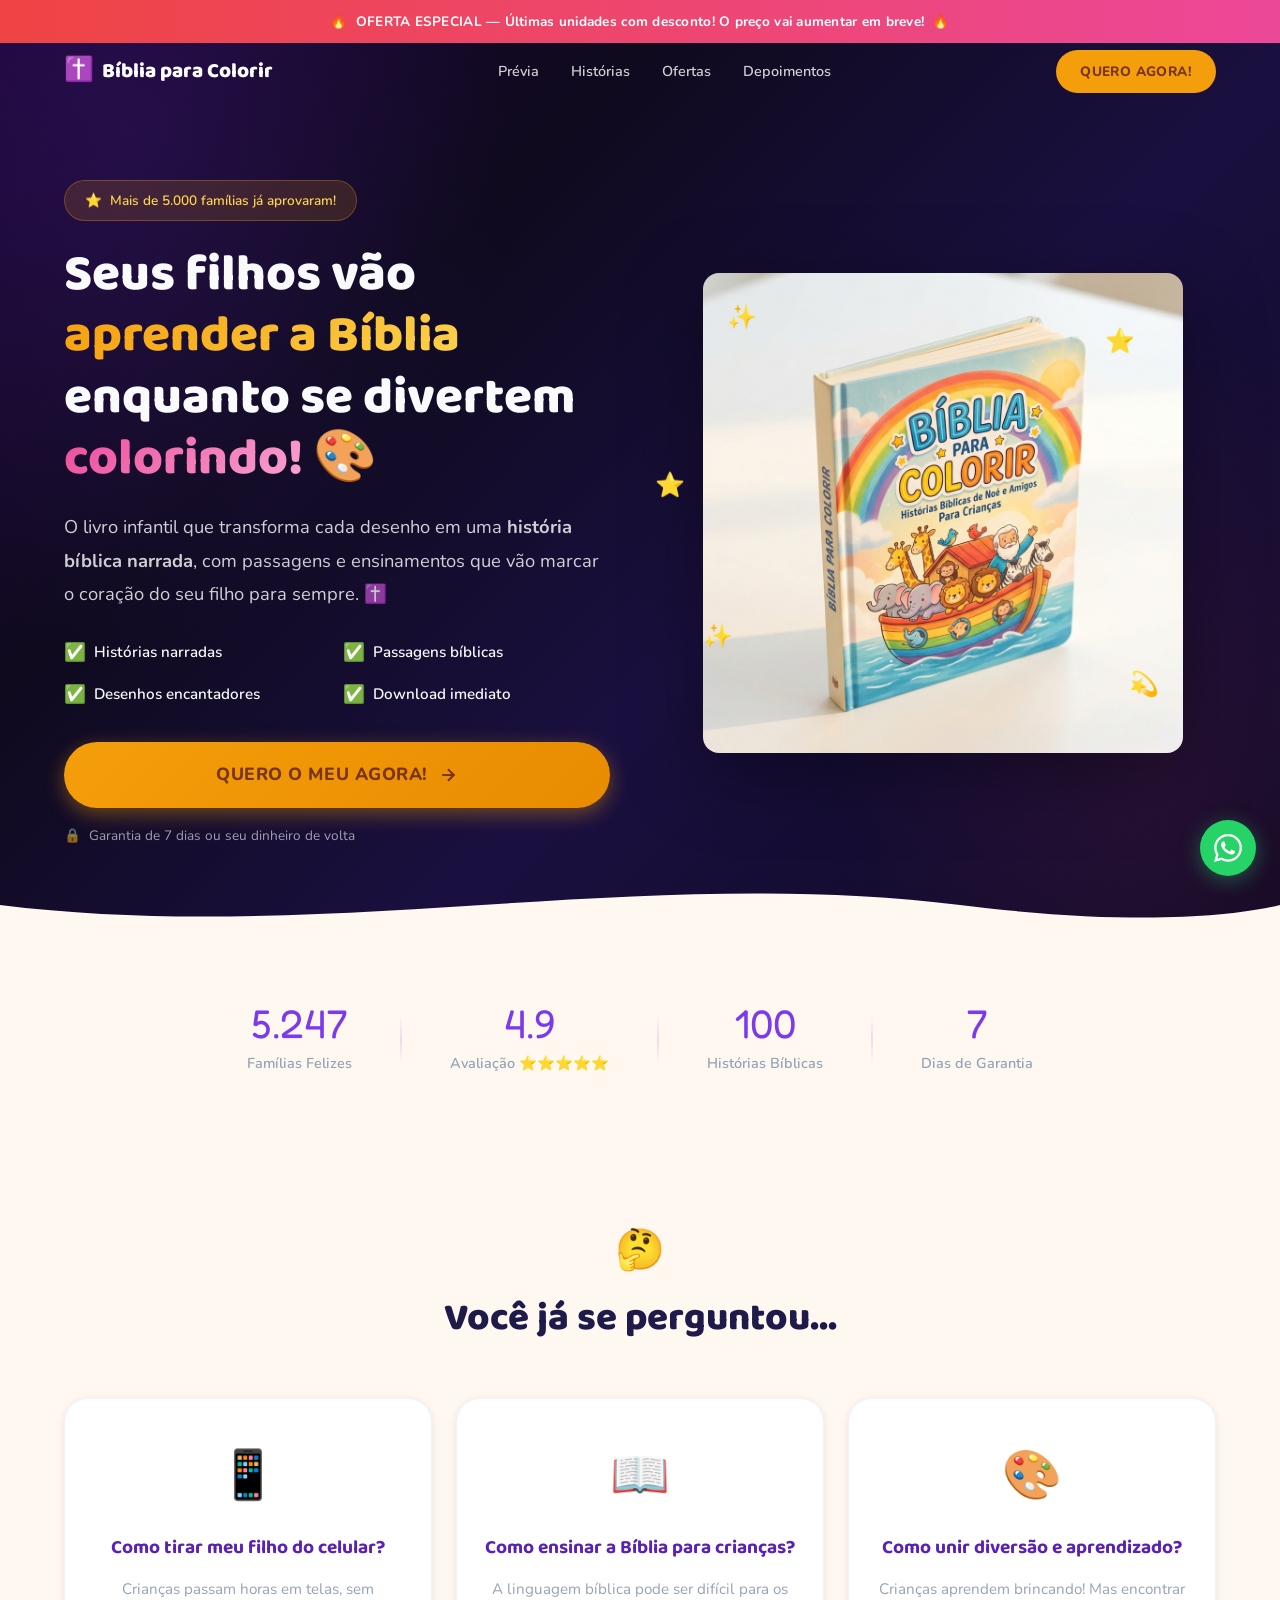
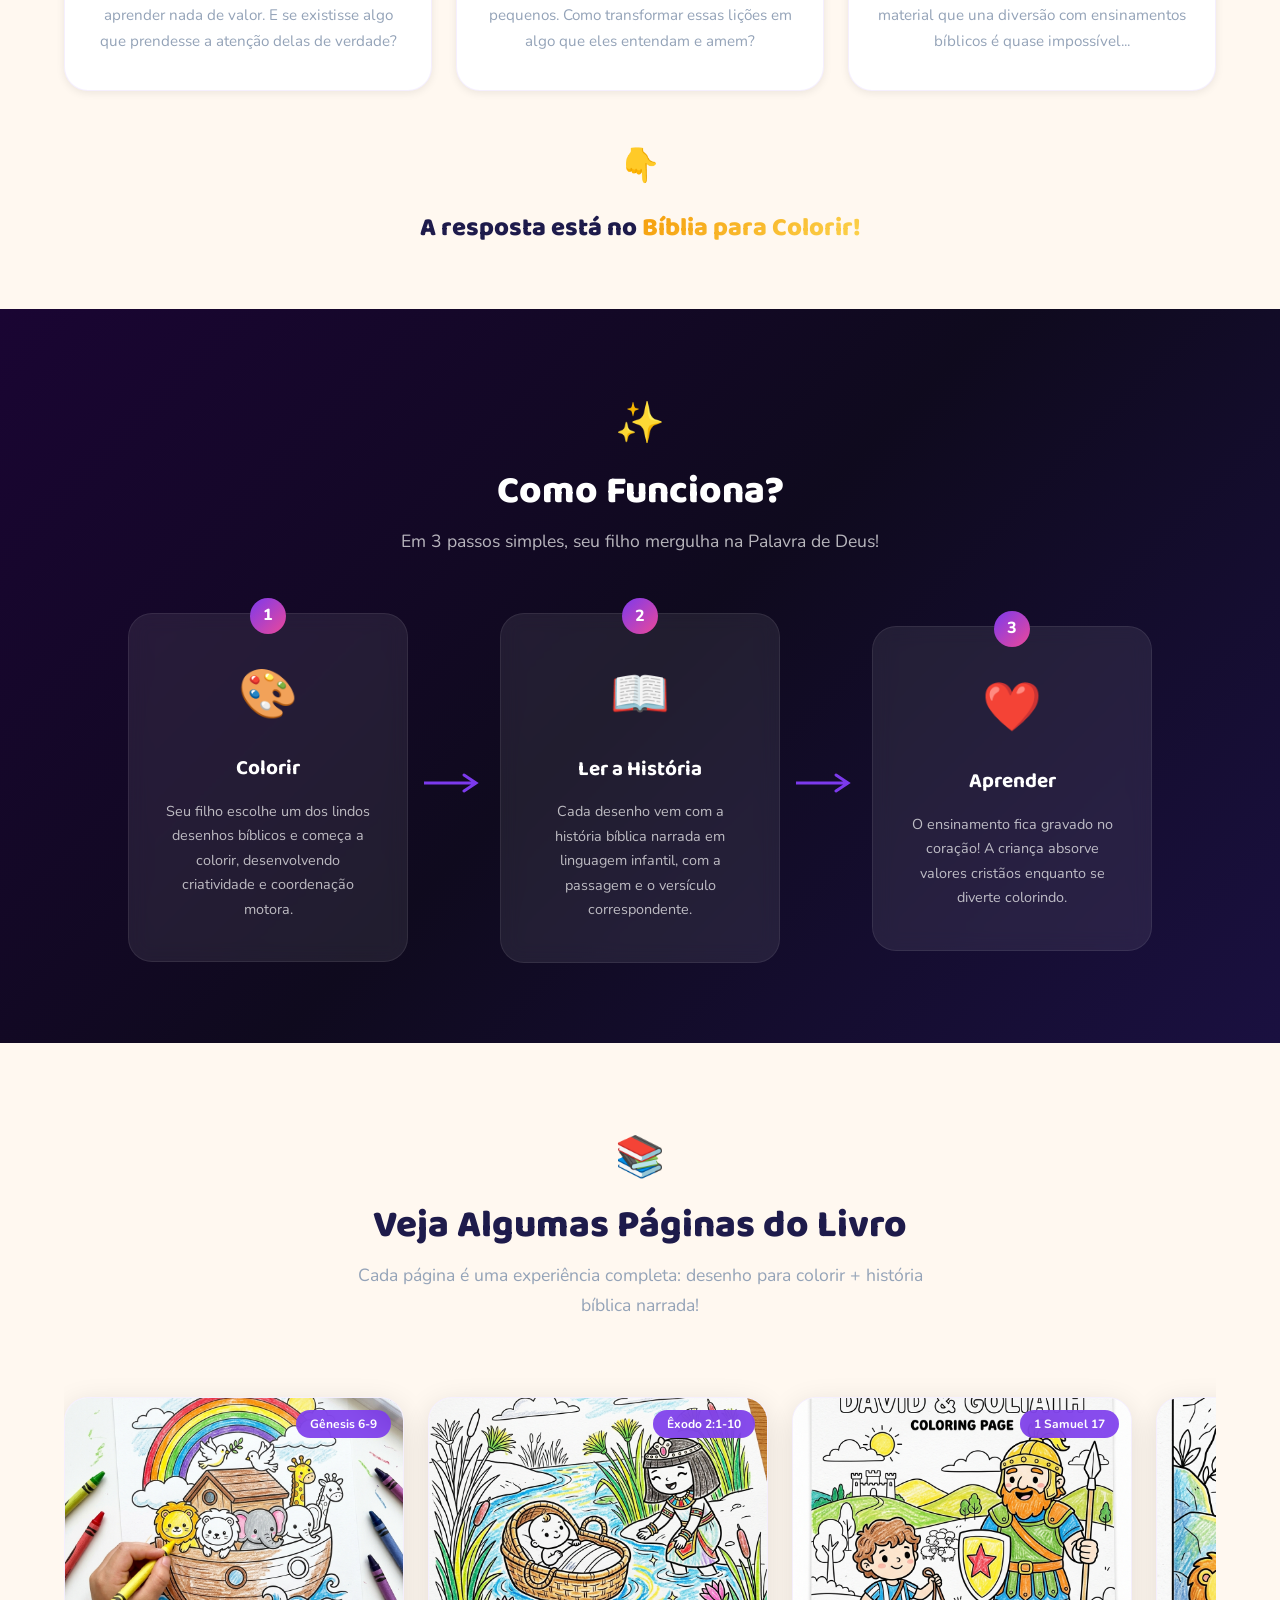
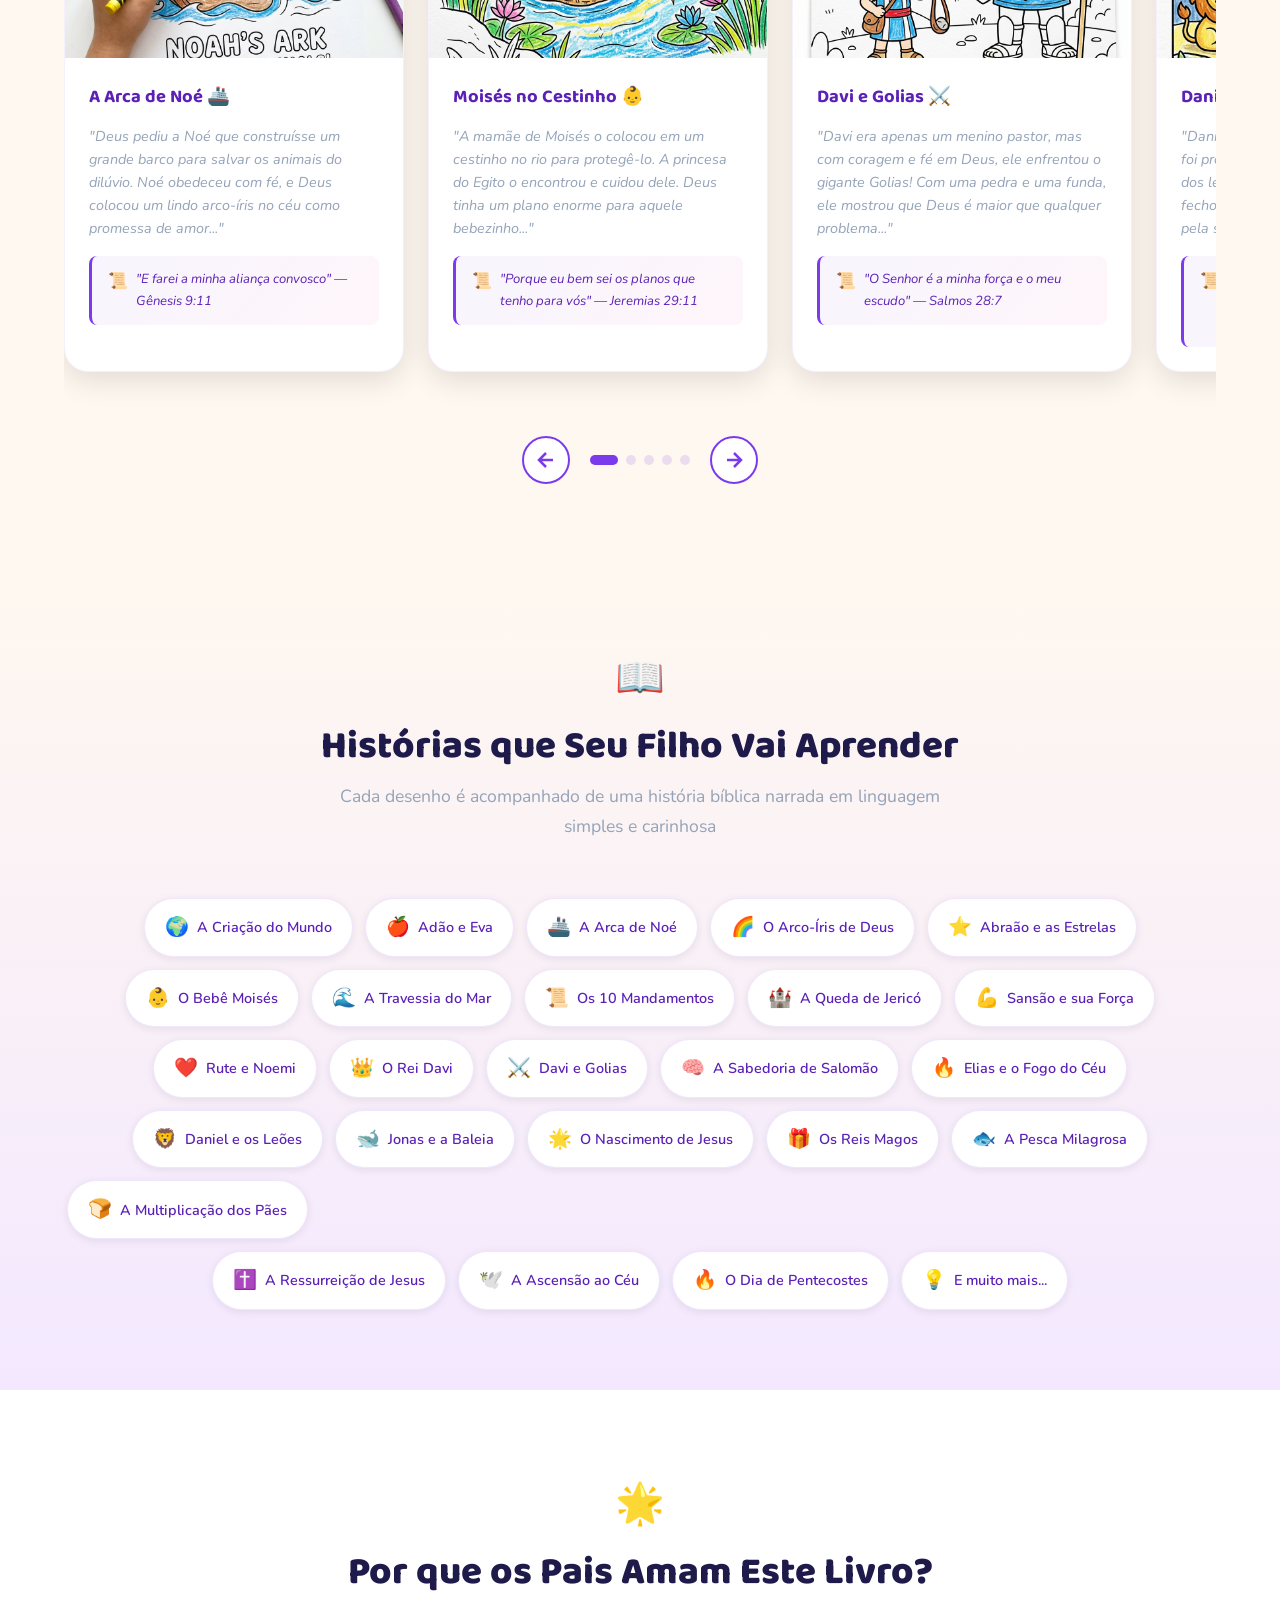
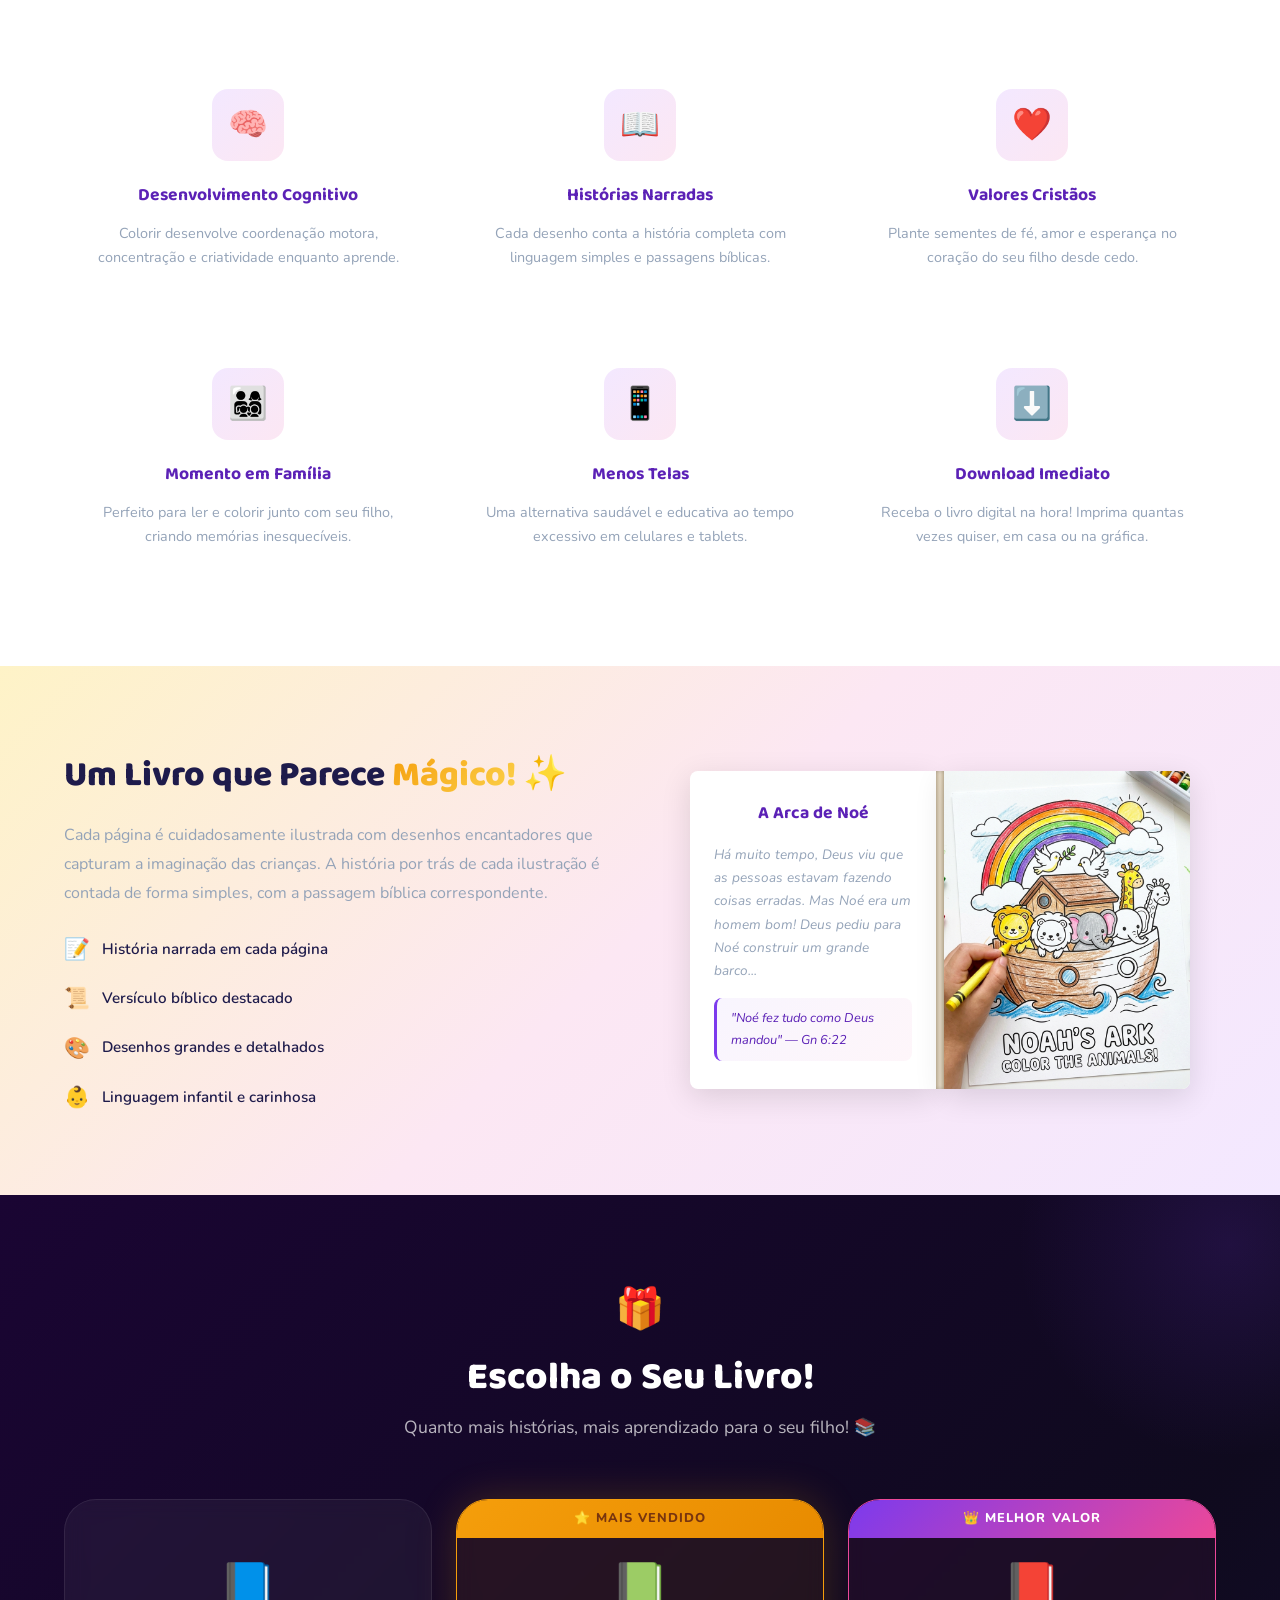
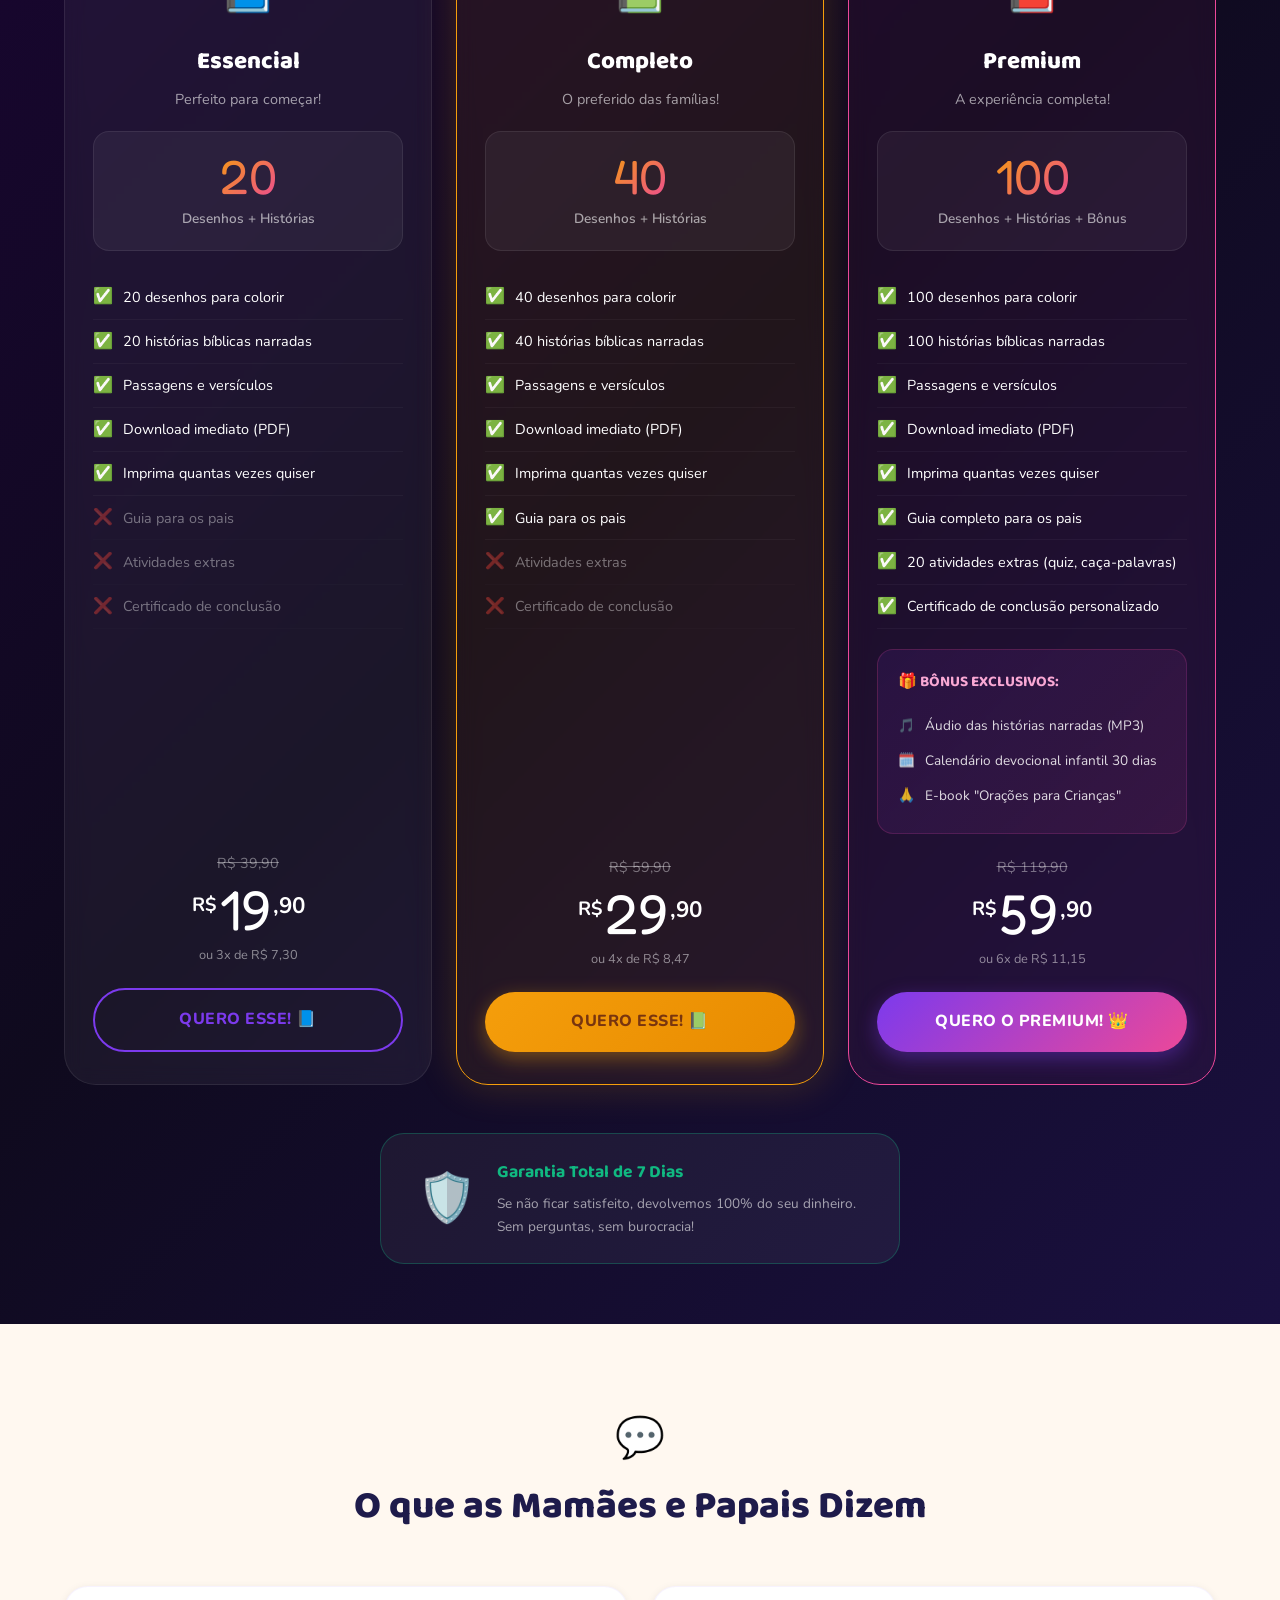
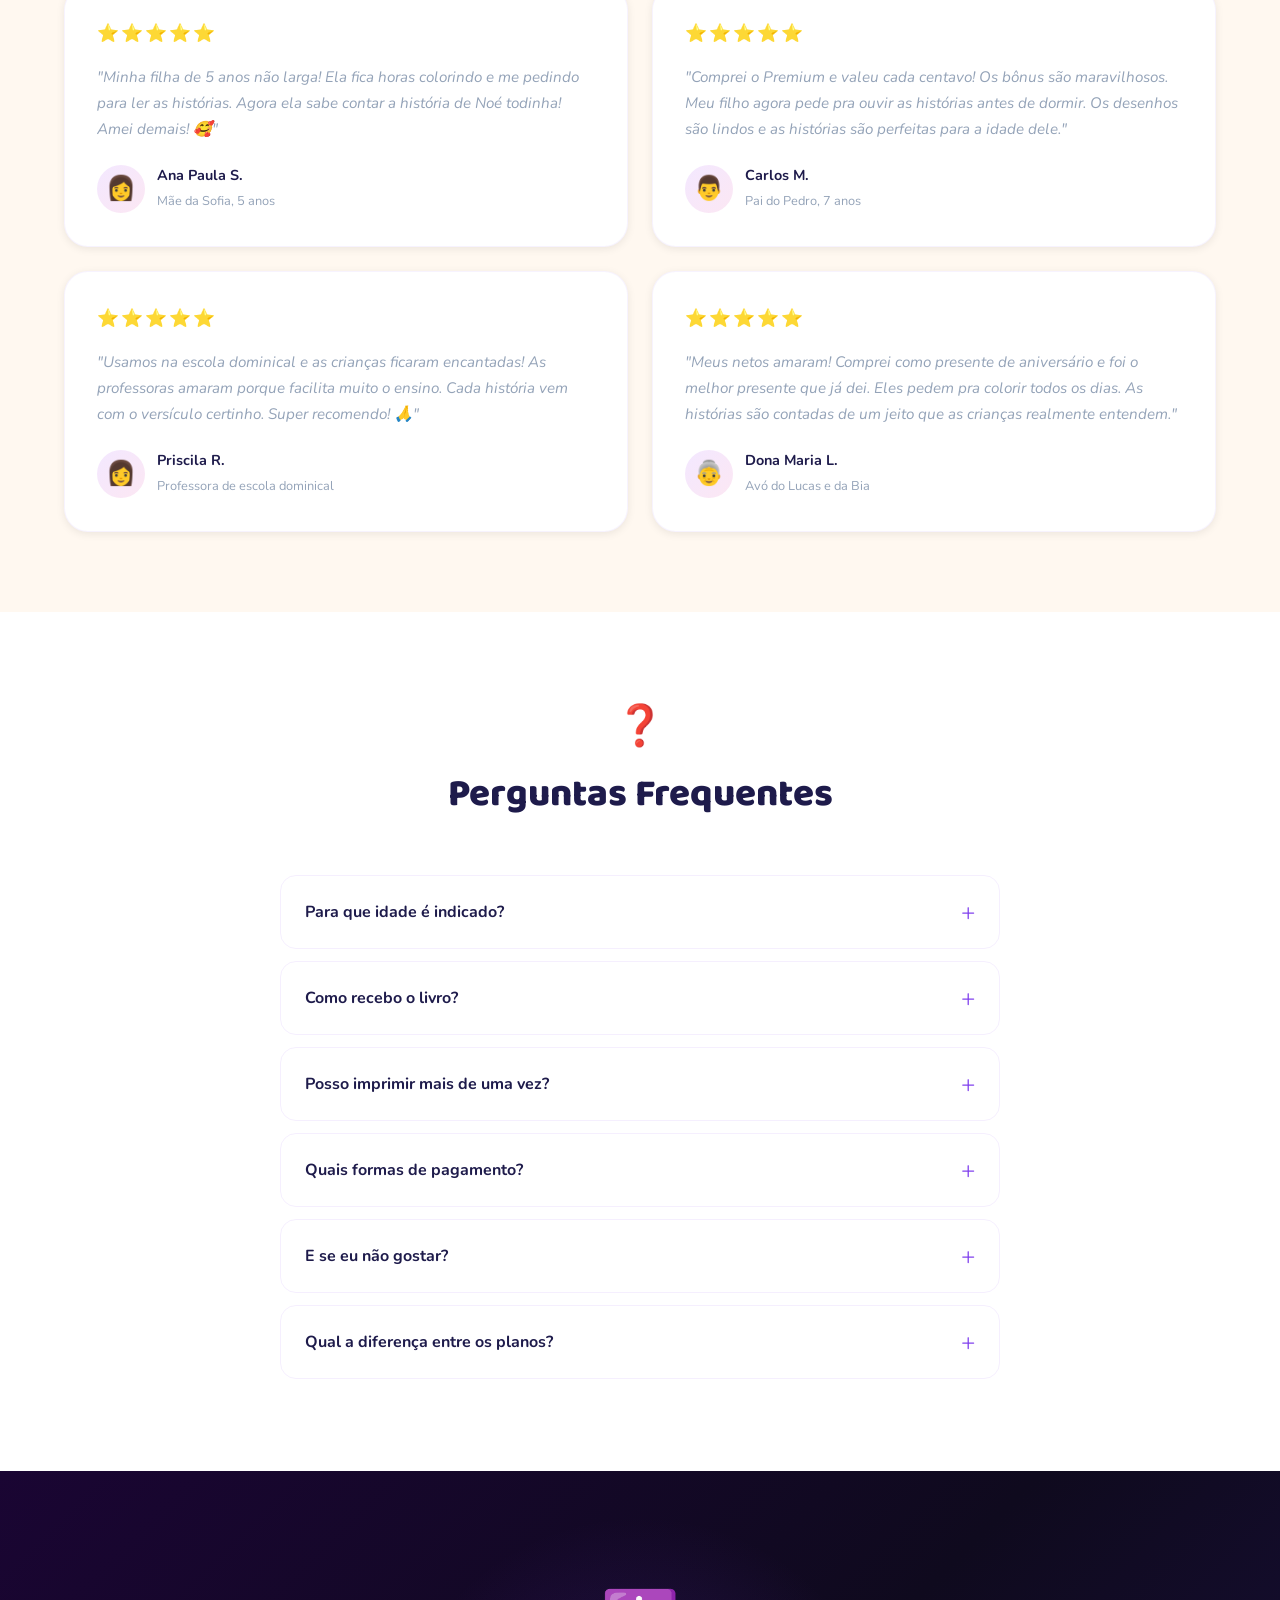
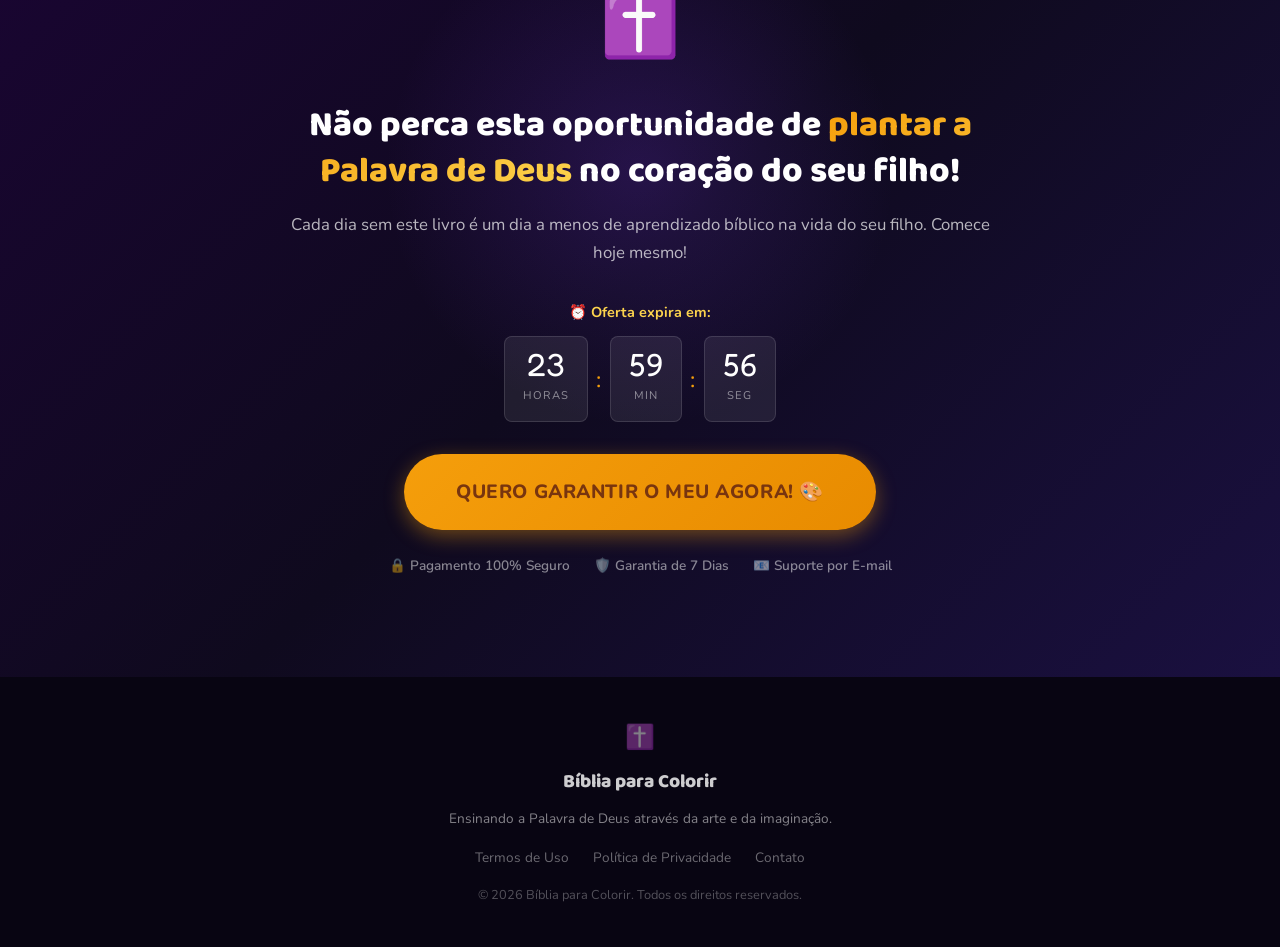
==== commit af26eeac: "Adiciona links de checkout da Cakto" ====
--- a/index.html
+++ b/index.html
@@ -486,7 +486,7 @@
                             </div>
                             <span class="price-installment">ou 3x de R$ 7,30</span>
                         </div>
-                        <a href="#" class="btn btn-outline btn-block">
+                        <a href="https://pay.cakto.com.br/35npg3b_967720" class="btn btn-outline btn-block" target="_blank">
                             QUERO ESSE! 📘
                         </a>
                     </div>
@@ -524,7 +524,7 @@
                             </div>
                             <span class="price-installment">ou 4x de R$ 8,47</span>
                         </div>
-                        <a href="#" class="btn btn-primary btn-block pulse-btn">
+                        <a href="https://pay.cakto.com.br/psz4r3a" class="btn btn-primary btn-block pulse-btn" target="_blank">
                             QUERO ESSE! 📗
                         </a>
                     </div>
@@ -574,7 +574,7 @@
                             </div>
                             <span class="price-installment">ou 6x de R$ 11,15</span>
                         </div>
-                        <a href="#" class="btn btn-premium btn-block pulse-btn">
+                        <a href="https://pay.cakto.com.br/4jd4yro" class="btn btn-premium btn-block pulse-btn" target="_blank">
                             QUERO O PREMIUM! 👑
                         </a>
                     </div>
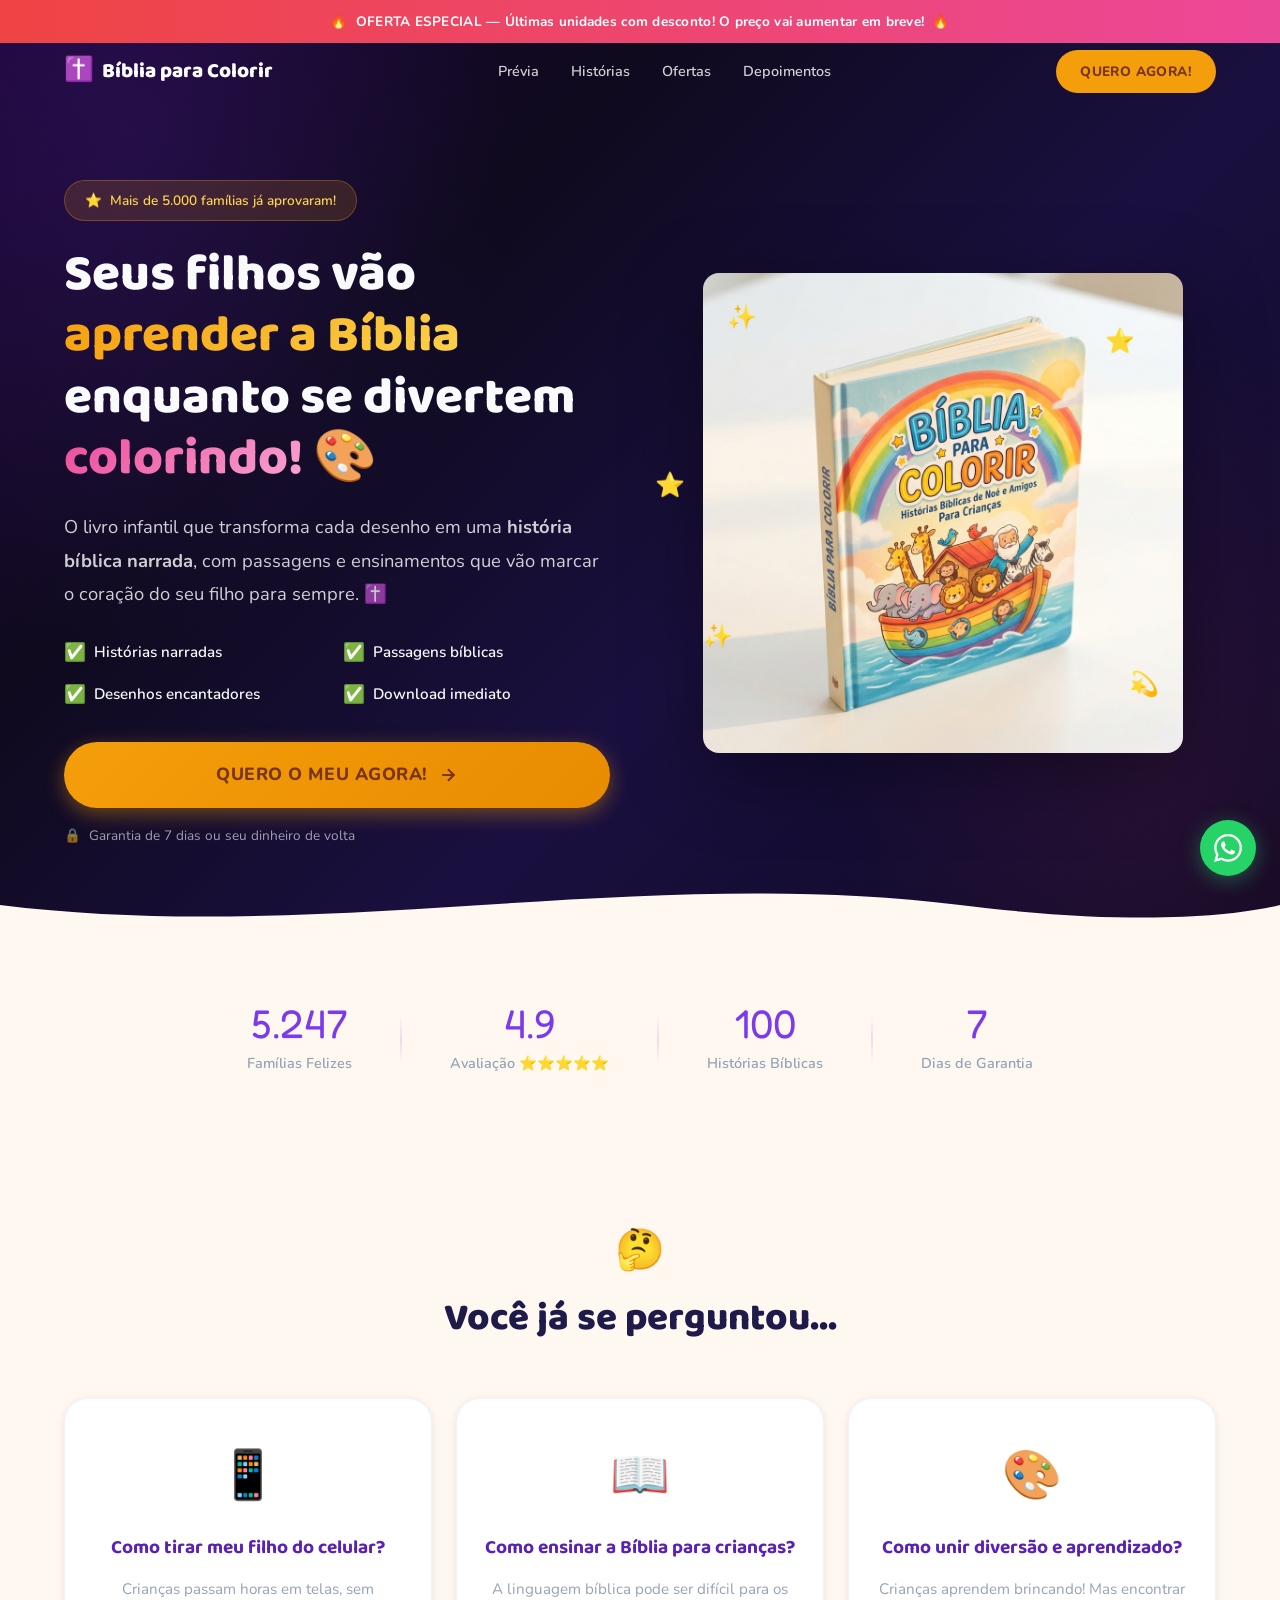
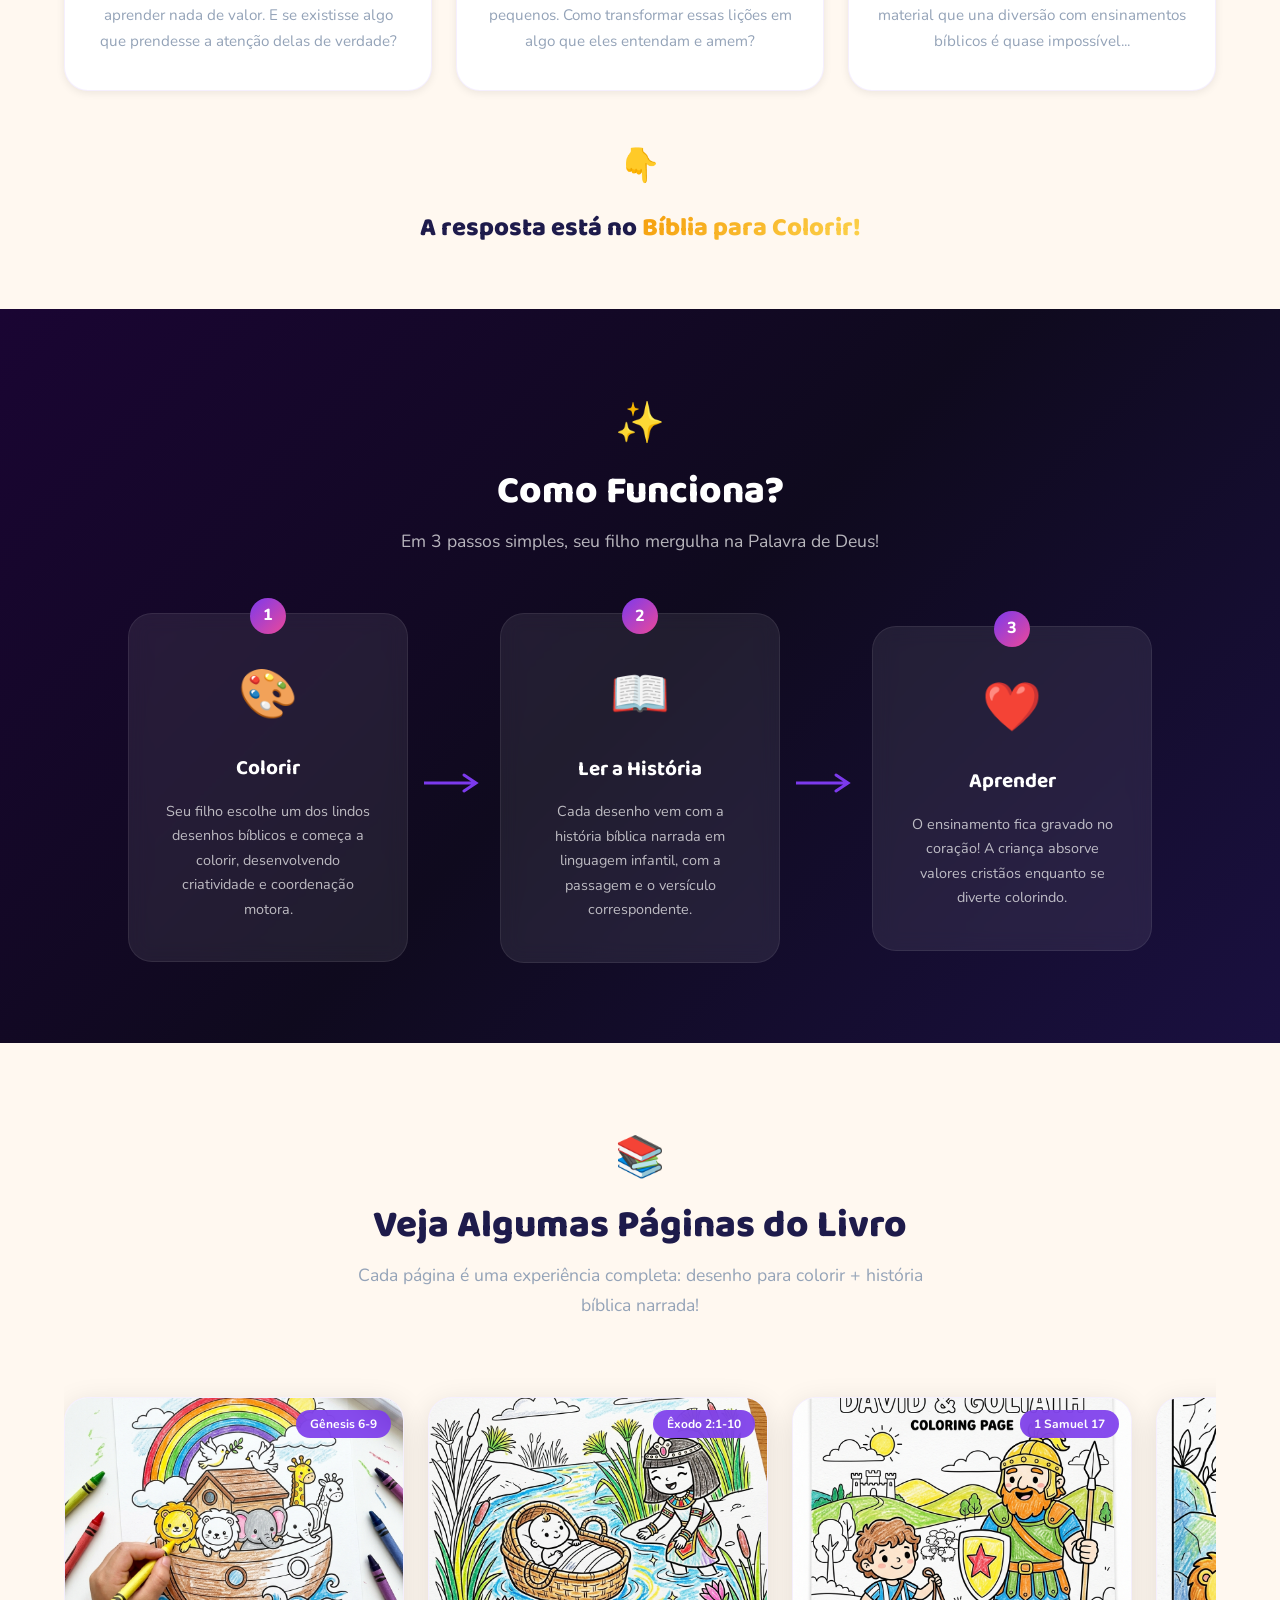
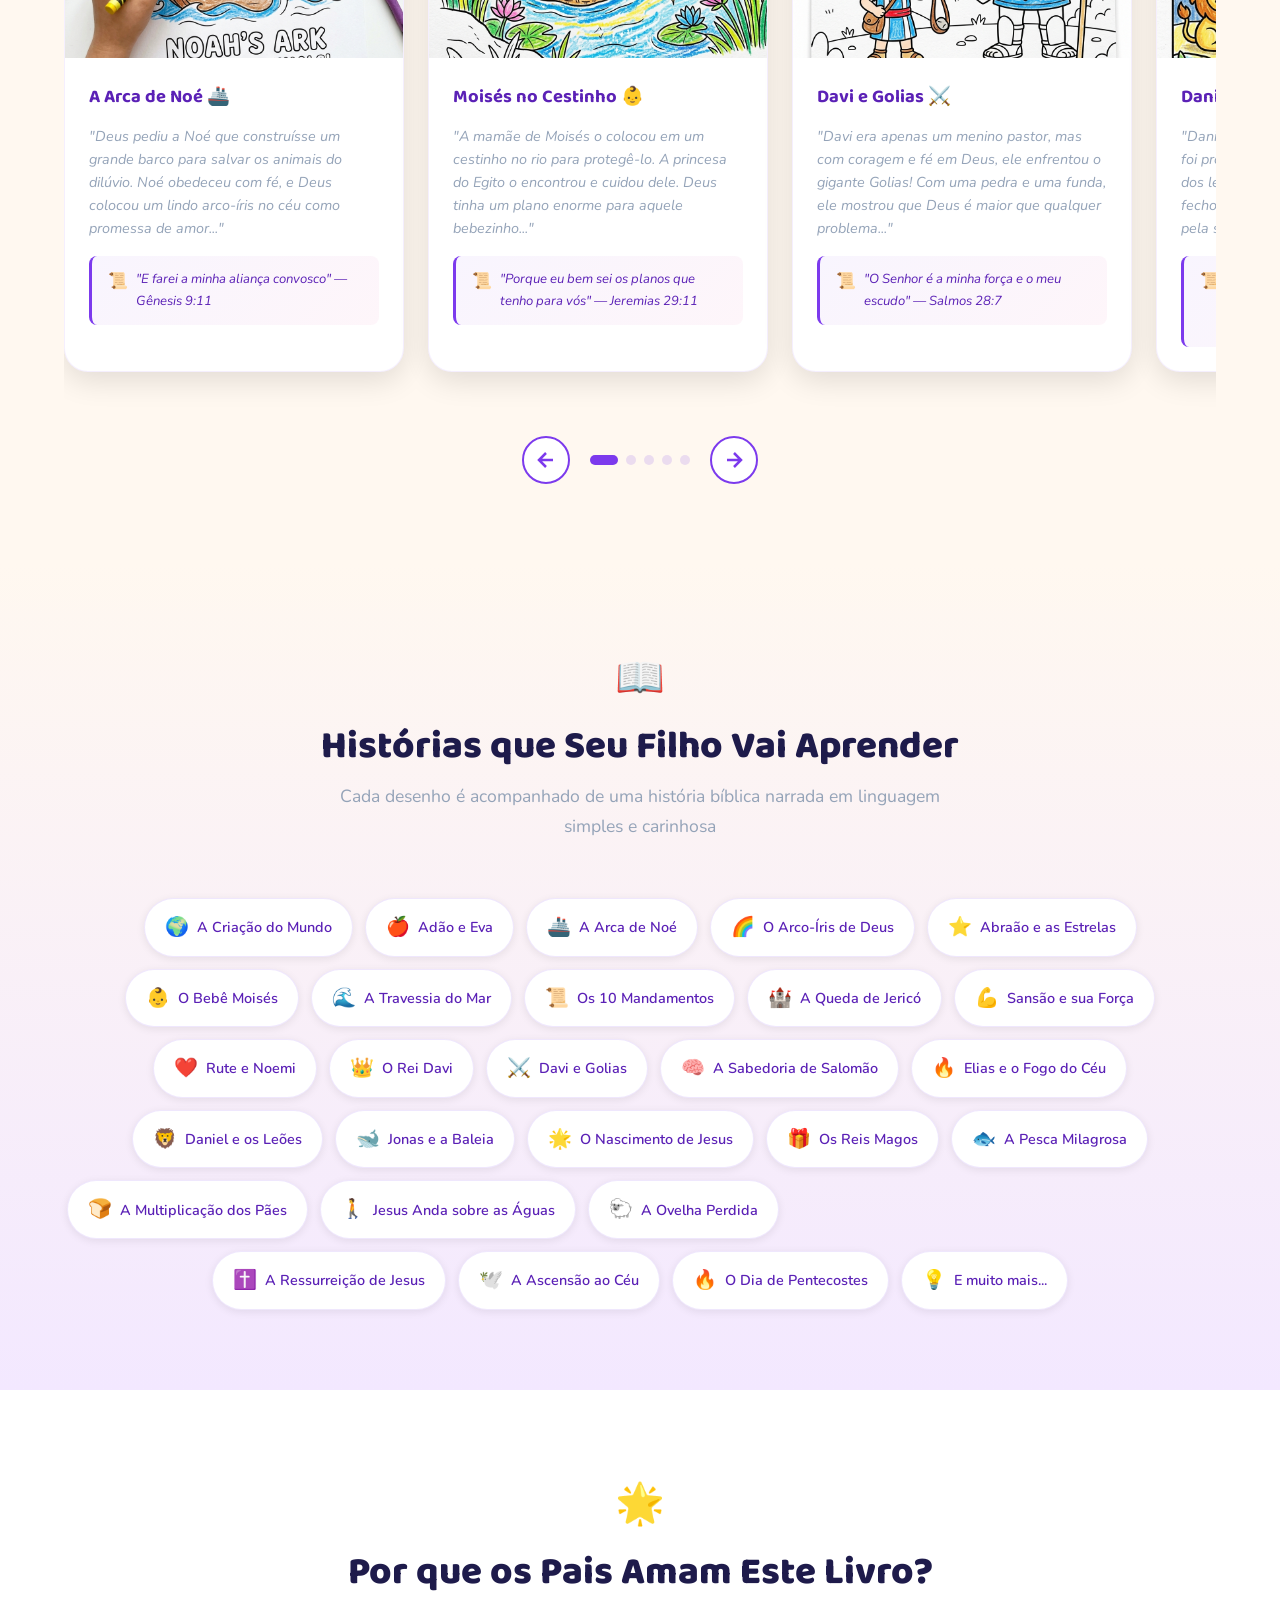
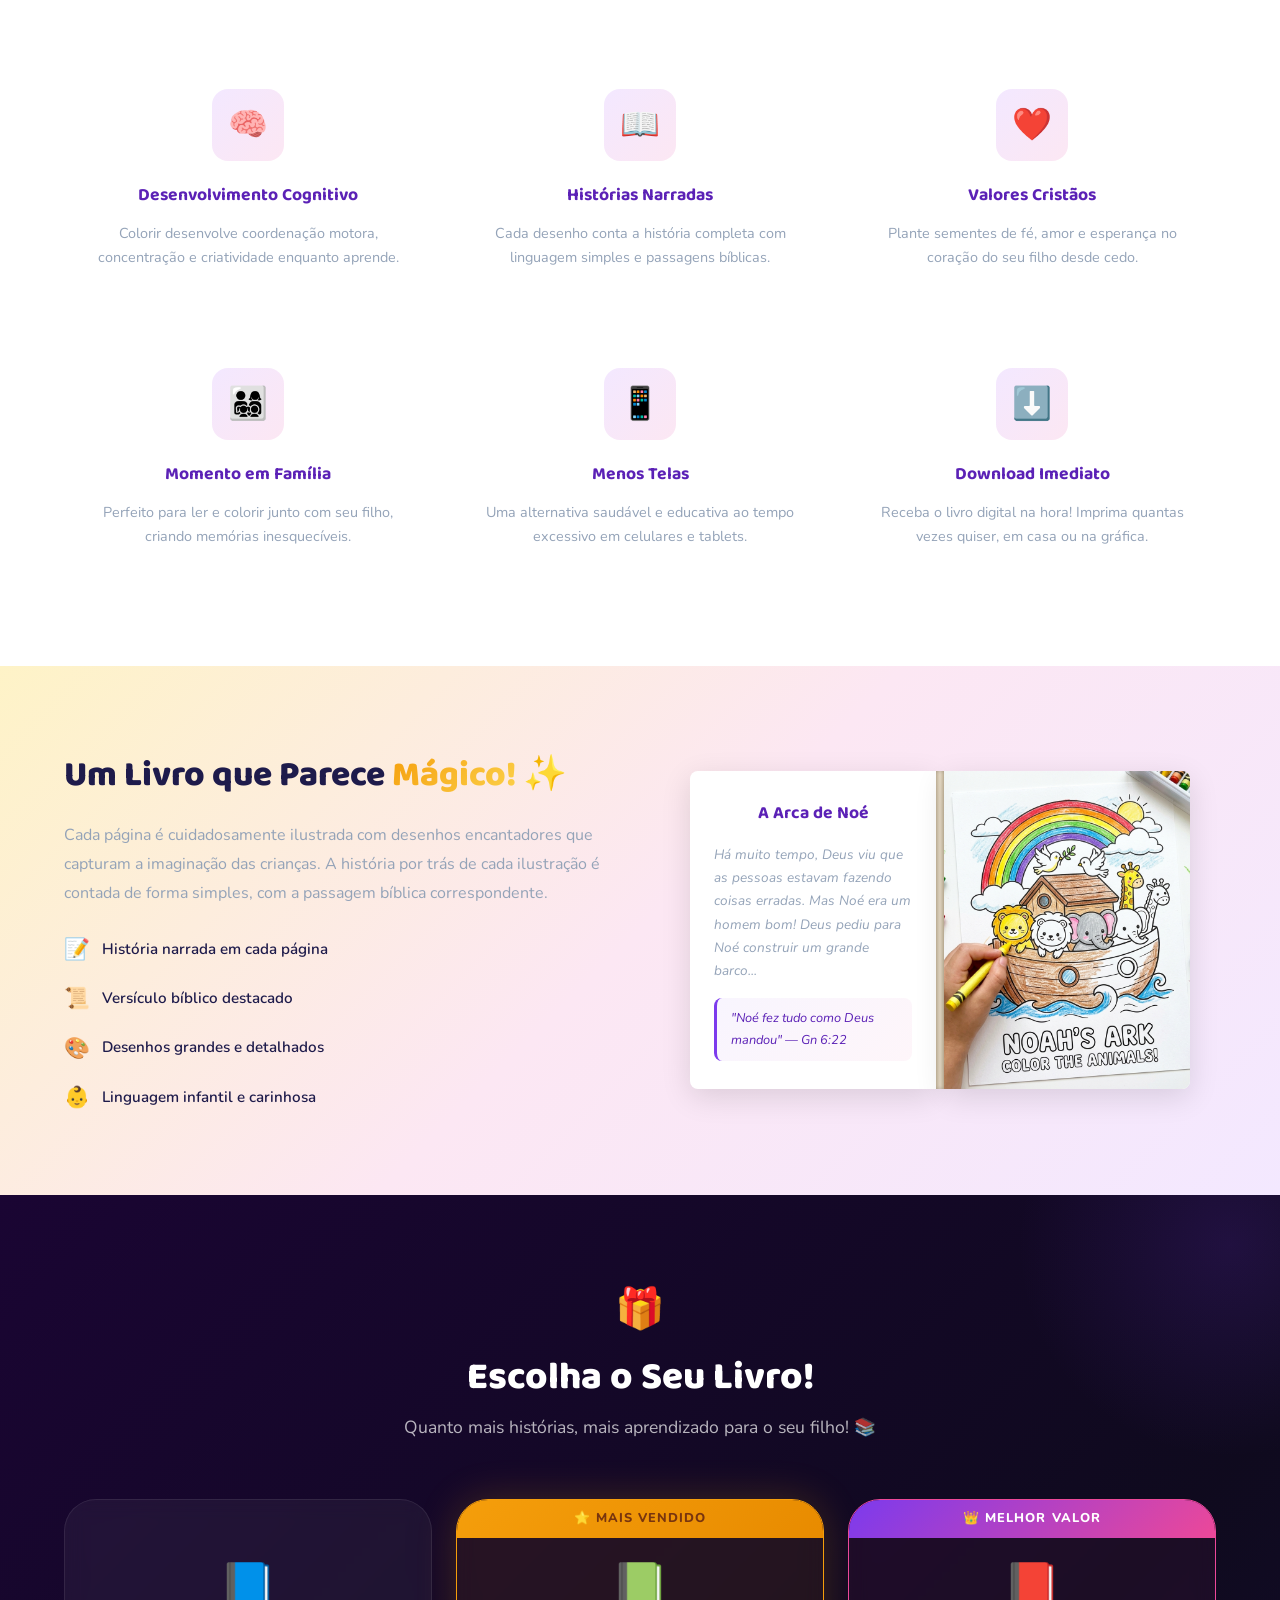
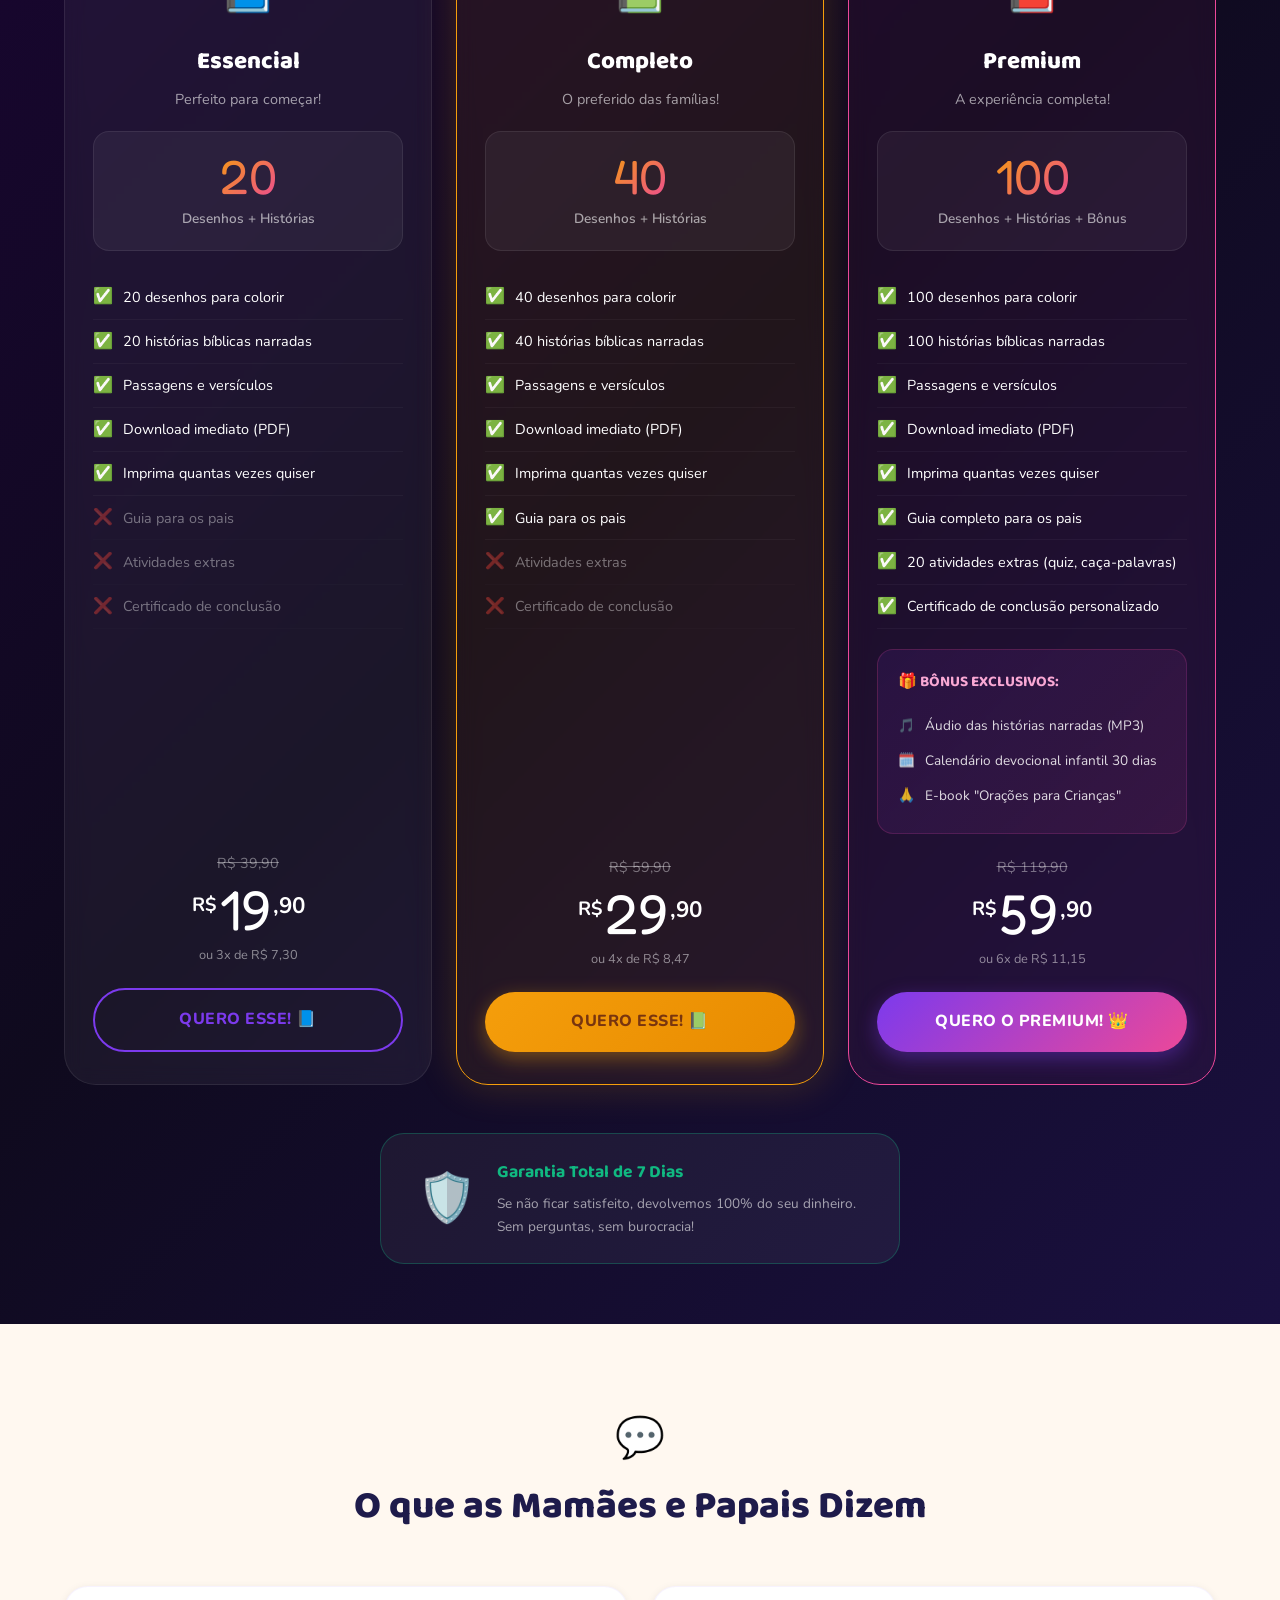
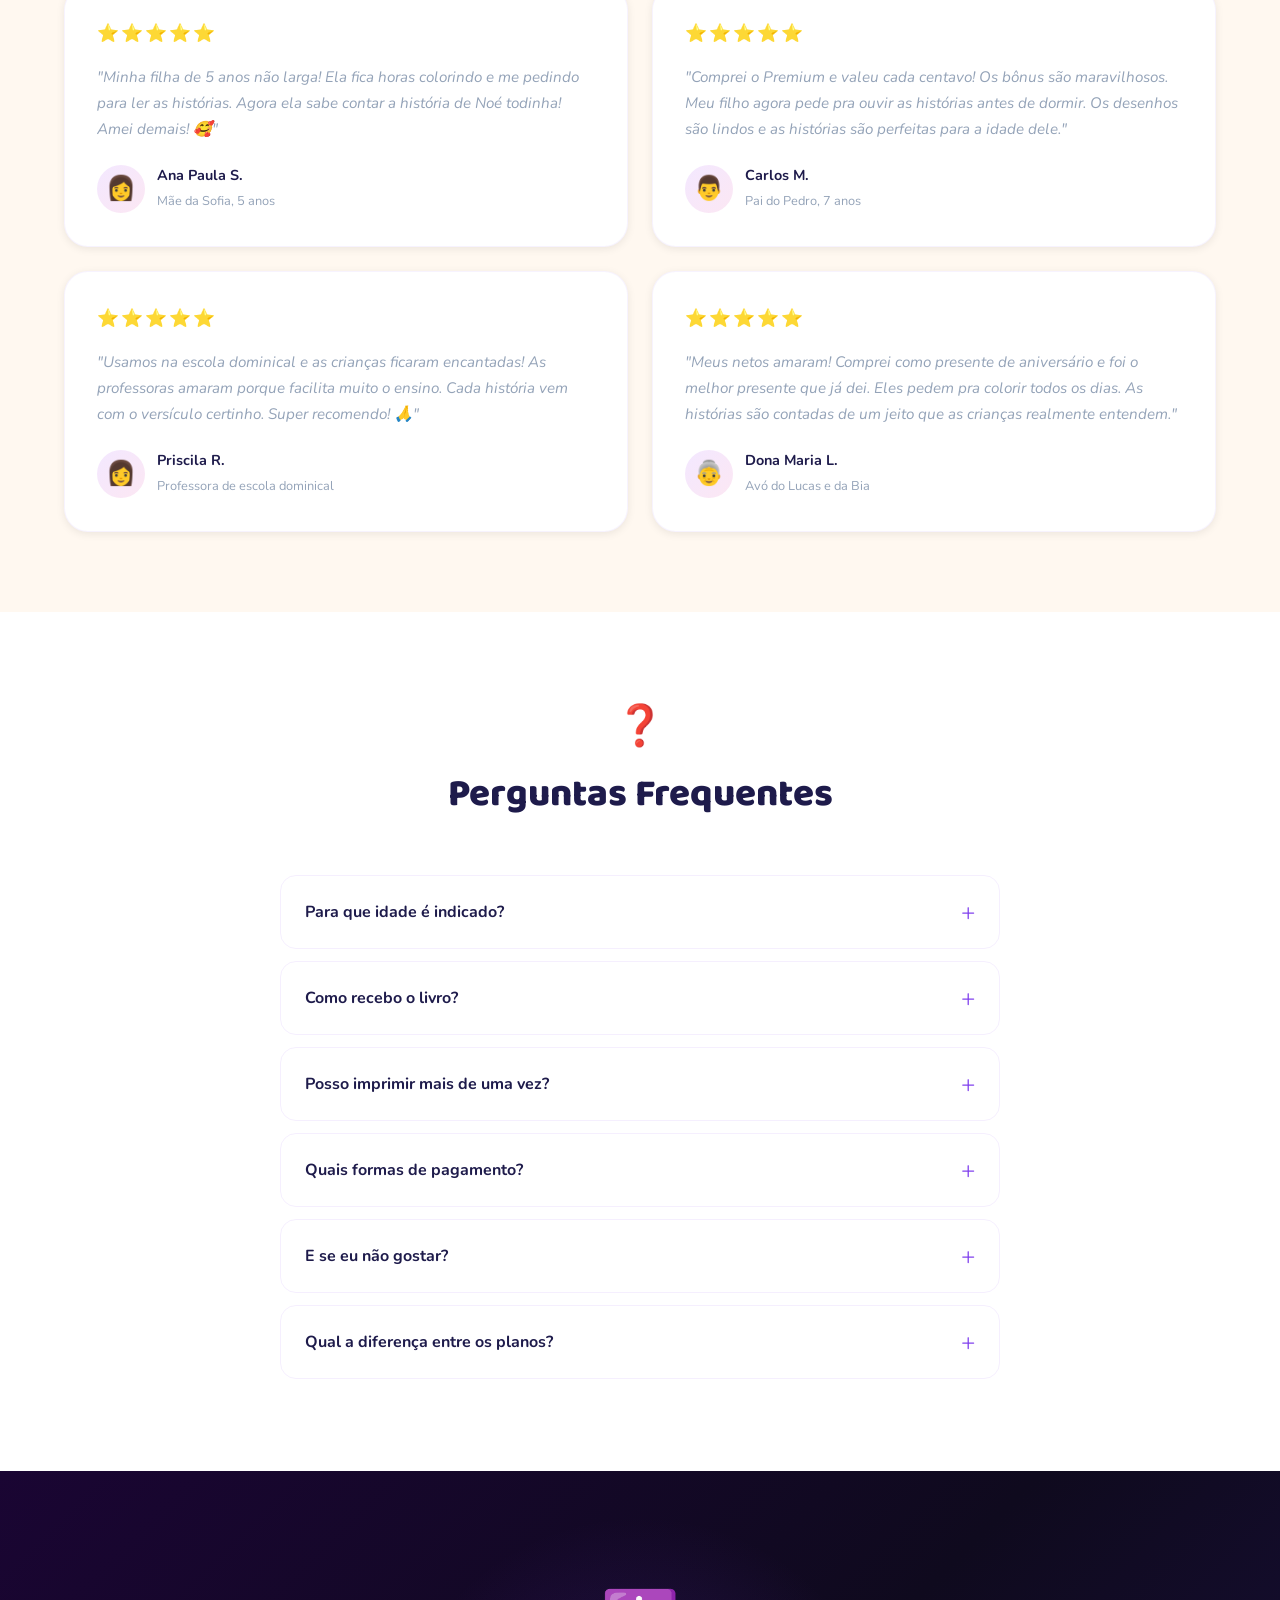
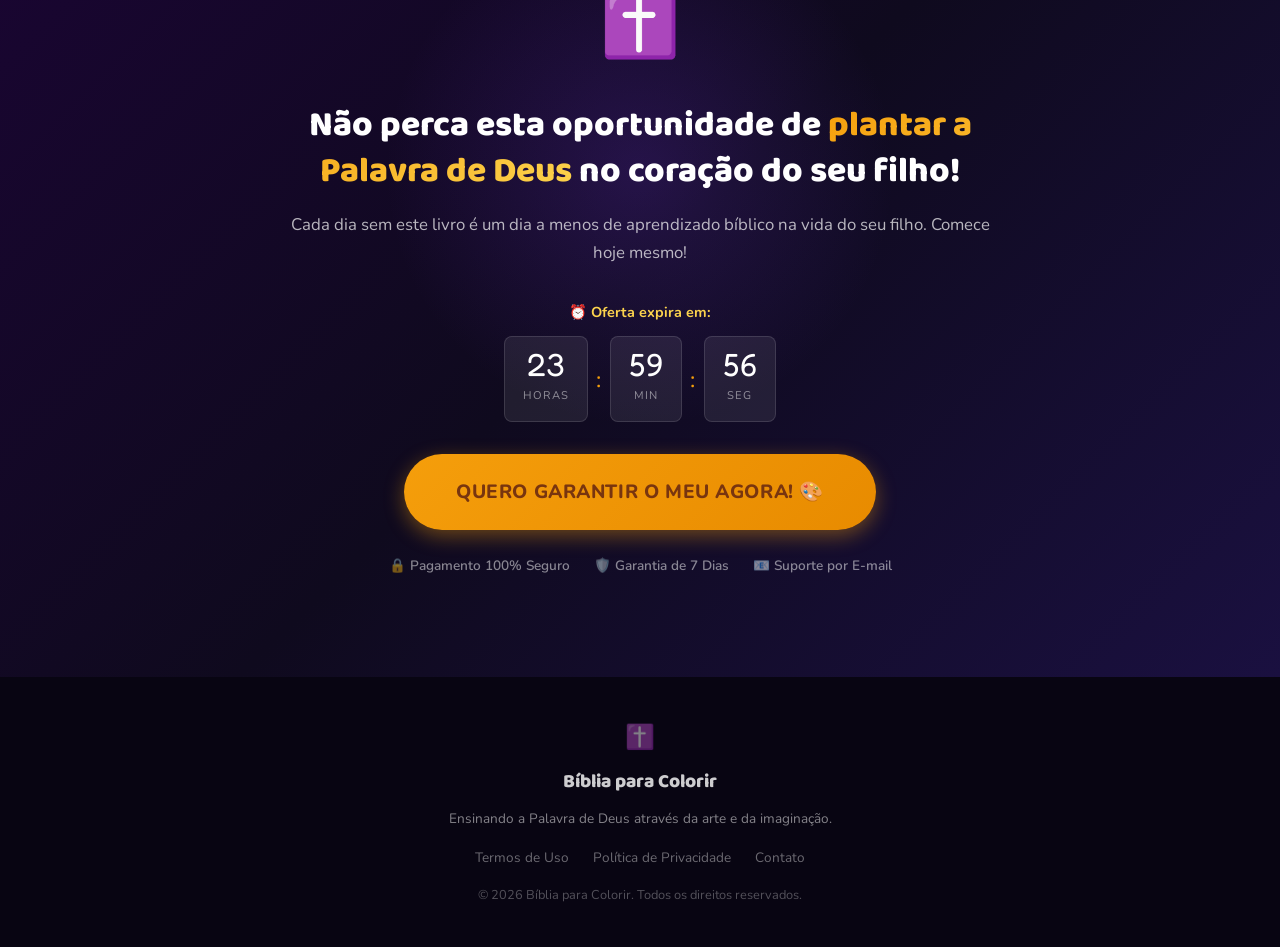
==== commit 97834422: "Adiciona Meta Pixel de rastreamento" ====
--- a/index.html
+++ b/index.html
@@ -10,6 +10,23 @@
     <link rel="preconnect" href="https://fonts.gstatic.com" crossorigin>
     <link href="https://fonts.googleapis.com/css2?family=Baloo+2:wght@400;500;600;700;800&family=Nunito:wght@300;400;500;600;700;800;900&family=Fredoka+One&display=swap" rel="stylesheet">
     <link rel="stylesheet" href="styles.css">
+    <!-- Meta Pixel Code -->
+    <script>
+    !function(f,b,e,v,n,t,s)
+    {if(f.fbq)return;n=f.fbq=function(){n.callMethod?
+    n.callMethod.apply(n,arguments):n.queue.push(arguments)};
+    if(!f._fbq)f._fbq=n;n.push=n;n.loaded=!0;n.version='2.0';
+    n.queue=[];t=b.createElement(e);t.async=!0;
+    t.src=v;s=b.getElementsByTagName(e)[0];
+    s.parentNode.insertBefore(t,s)}(window, document,'script',
+    'https://connect.facebook.net/en_US/fbevents.js');
+    fbq('init', '624262646647561');
+    fbq('track', 'PageView');
+    </script>
+    <noscript><img height="1" width="1" style="display:none"
+    src="https://www.facebook.com/tr?id=624262646647561&ev=PageView&noscript=1"
+    /></noscript>
+    <!-- End Meta Pixel Code -->
 </head>
 <body>
     <!-- Floating particles background -->
